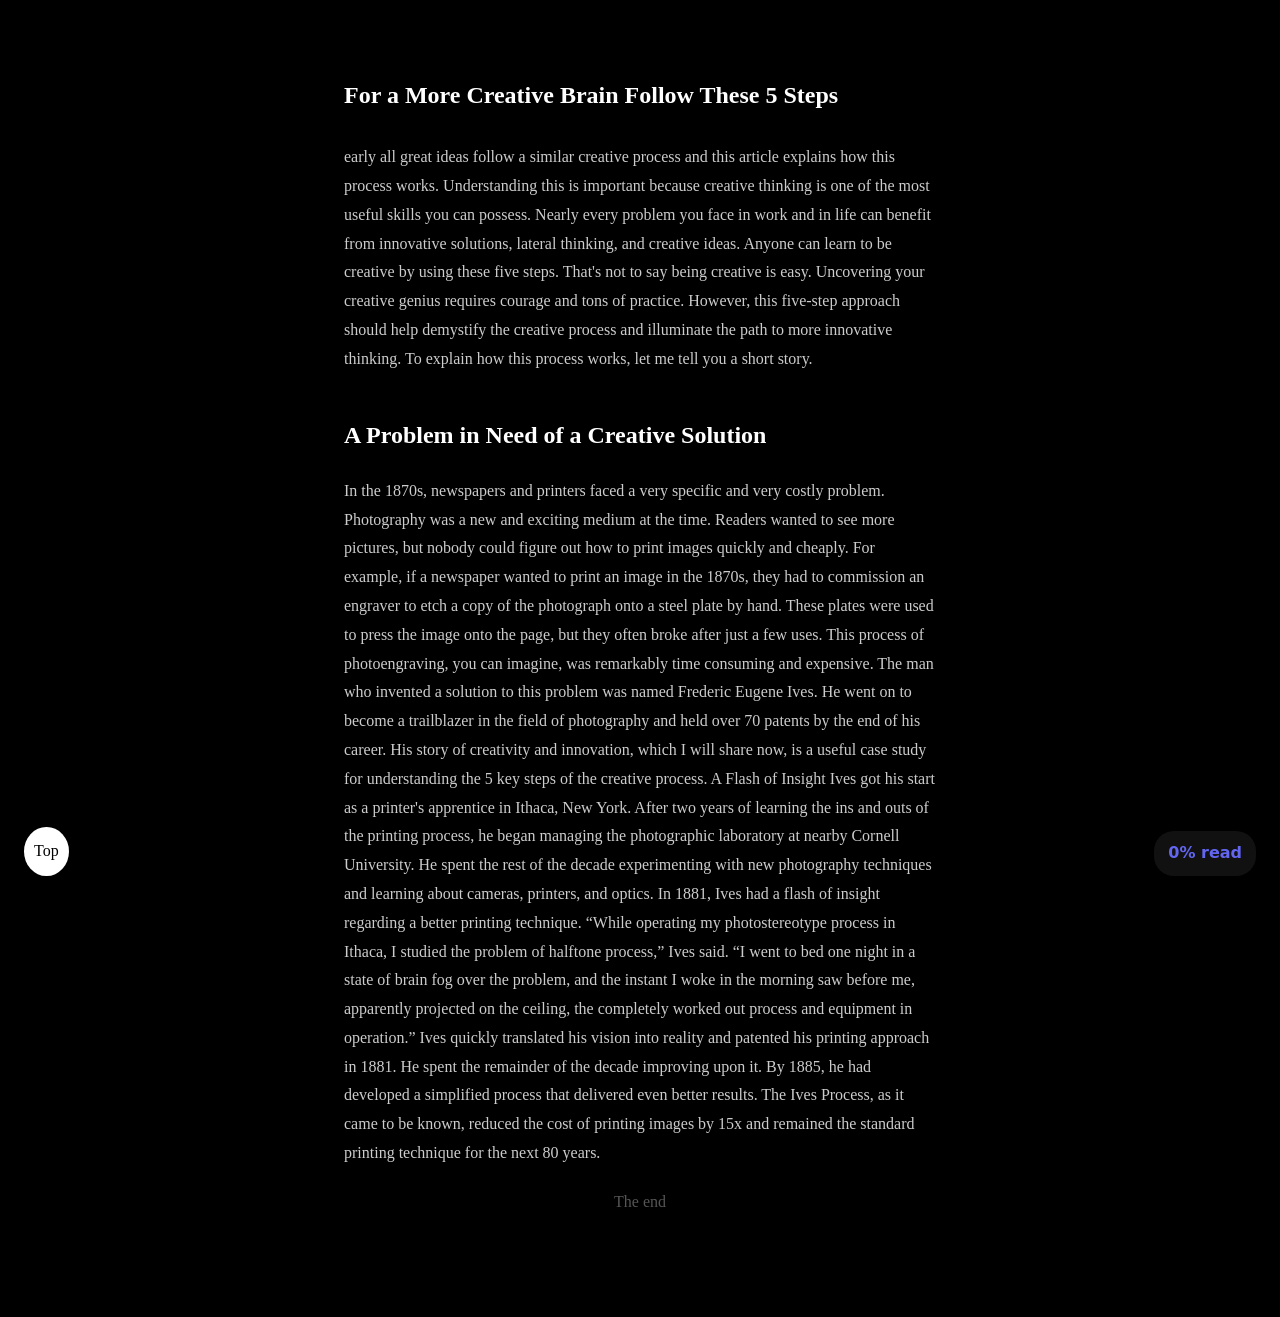
==== index.html @ 90725bc6 "Main" ====
<!DOCTYPE html>
<html lang="en">
<head>
    <meta charset="UTF-8">
    <meta name="viewport" content="width=device-width, initial-scale=1.0">
    <title>Scroll Indicator</title>
    <link rel="stylesheet" href="style.css">
    <script src="script.js" defer></script>

</head>
<body>
    <div class="progress-bar" id="progressBar"></div>
    <div id="h1"></div>
    <div class="badge" id="badge">0%
    </div>
    <div class="top" id="top" href = "#h1"><a href="#h1">Top</a></div>
    <article class="content">
        <h1 >For a More Creative Brain Follow These 5 Steps</h1>
        <p>early all great ideas follow a similar creative process and this article explains how this process works. Understanding this is important because creative thinking is one of the most useful skills you can possess. Nearly every problem you face in work and in life can benefit from innovative solutions, lateral thinking, and creative ideas.

Anyone can learn to be creative by using these five steps. That's not to say being creative is easy. Uncovering your creative genius requires courage and tons of practice. However, this five-step approach should help demystify the creative process and illuminate the path to more innovative thinking.

To explain how this process works, let me tell you a short story.</p>

        
<h2>A Problem in Need of a Creative Solution</h2>
<p>In the 1870s, newspapers and printers faced a very specific and very costly problem. Photography was a new and exciting medium at the time. Readers wanted to see more pictures, but nobody could figure out how to print images quickly and cheaply.

For example, if a newspaper wanted to print an image in the 1870s, they had to commission an engraver to etch a copy of the photograph onto a steel plate by hand. These plates were used to press the image onto the page, but they often broke after just a few uses. This process of photoengraving, you can imagine, was remarkably time consuming and expensive.

The man who invented a solution to this problem was named Frederic Eugene Ives. He went on to become a trailblazer in the field of photography and held over 70 patents by the end of his career. His story of creativity and innovation, which I will share now, is a useful case study for understanding the 5 key steps of the creative process.

A Flash of Insight
Ives got his start as a printer's apprentice in Ithaca, New York. After two years of learning the ins and outs of the printing process, he began managing the photographic laboratory at nearby Cornell University. He spent the rest of the decade experimenting with new photography techniques and learning about cameras, printers, and optics.

In 1881, Ives had a flash of insight regarding a better printing technique.

“While operating my photostereotype process in Ithaca, I studied the problem of halftone process,” Ives said. “I went to bed one night in a state of brain fog over the problem, and the instant I woke in the morning saw before me, apparently projected on the ceiling, the completely worked out process and equipment in operation.”

Ives quickly translated his vision into reality and patented his printing approach in 1881. He spent the remainder of the decade improving upon it. By 1885, he had developed a simplified process that delivered even better results. The Ives Process, as it came to be known, reduced the cost of printing images by 15x and remained the standard printing technique for the next 80 years.</p>


    <p class="end">The end</p>
    </article>

    
</body>
</html>
---- style.css ----
* {
    margin: 0;
    padding: 0;
    box-sizing: border-box;

}

body {
    font-family: Georgia, 'Times New Roman', Times, serif;
    background-color: black;
    color :#ccc;
    line-height: 1.8;;
}

.progress-bar {
    position: fixed;
    top: 0;
    left: 0;
    height: 3px;
    background: purple;
    z-index: 100;
    transition: width 0.1s;
}

.badge {
    position : fixed;
    bottom: 24px;
    right: 24px;
    background: #111;
    padding: 8px 14px;
    border-radius: 20px;
    font-family: system-ui, -apple-system, BlinkMacSystemFont, 'Segoe UI', Roboto, Oxygen, Ubuntu, Cantarell, 'Open Sans', 'Helvetica Neue', sans-serif;
    font-size: 0.85 rem;
    font-weight: 600;
    color: #6366f1;
    z-index: 100;
    transition: all 0.2s ease;
}

.content {
    max-width: 640px;
    margin: 0 auto;
    padding: 80px 24px;
}

h1{
    font-size: 2.2 rem;
    color : white;
    margin-bottom: 32px;
    line-height: 1.3;
}

h2 {
    font-size: 1.4 rem;
    color: white;
    margin: 40px 0 20px 0;
}

.end{
    text-align: center;
    color: #555;
    margin: 20px;
}

.top{
    position: fixed;
    bottom: 24px;
    left: 24px;
    background: white;
    padding: 10px;
    color: black;
    border-radius: 50%;
    font-family: Georgia, 'Times New Roman', Times, serif;
    

}

a {
    list-style: none;
    text-decoration: none;
    color: black;
}
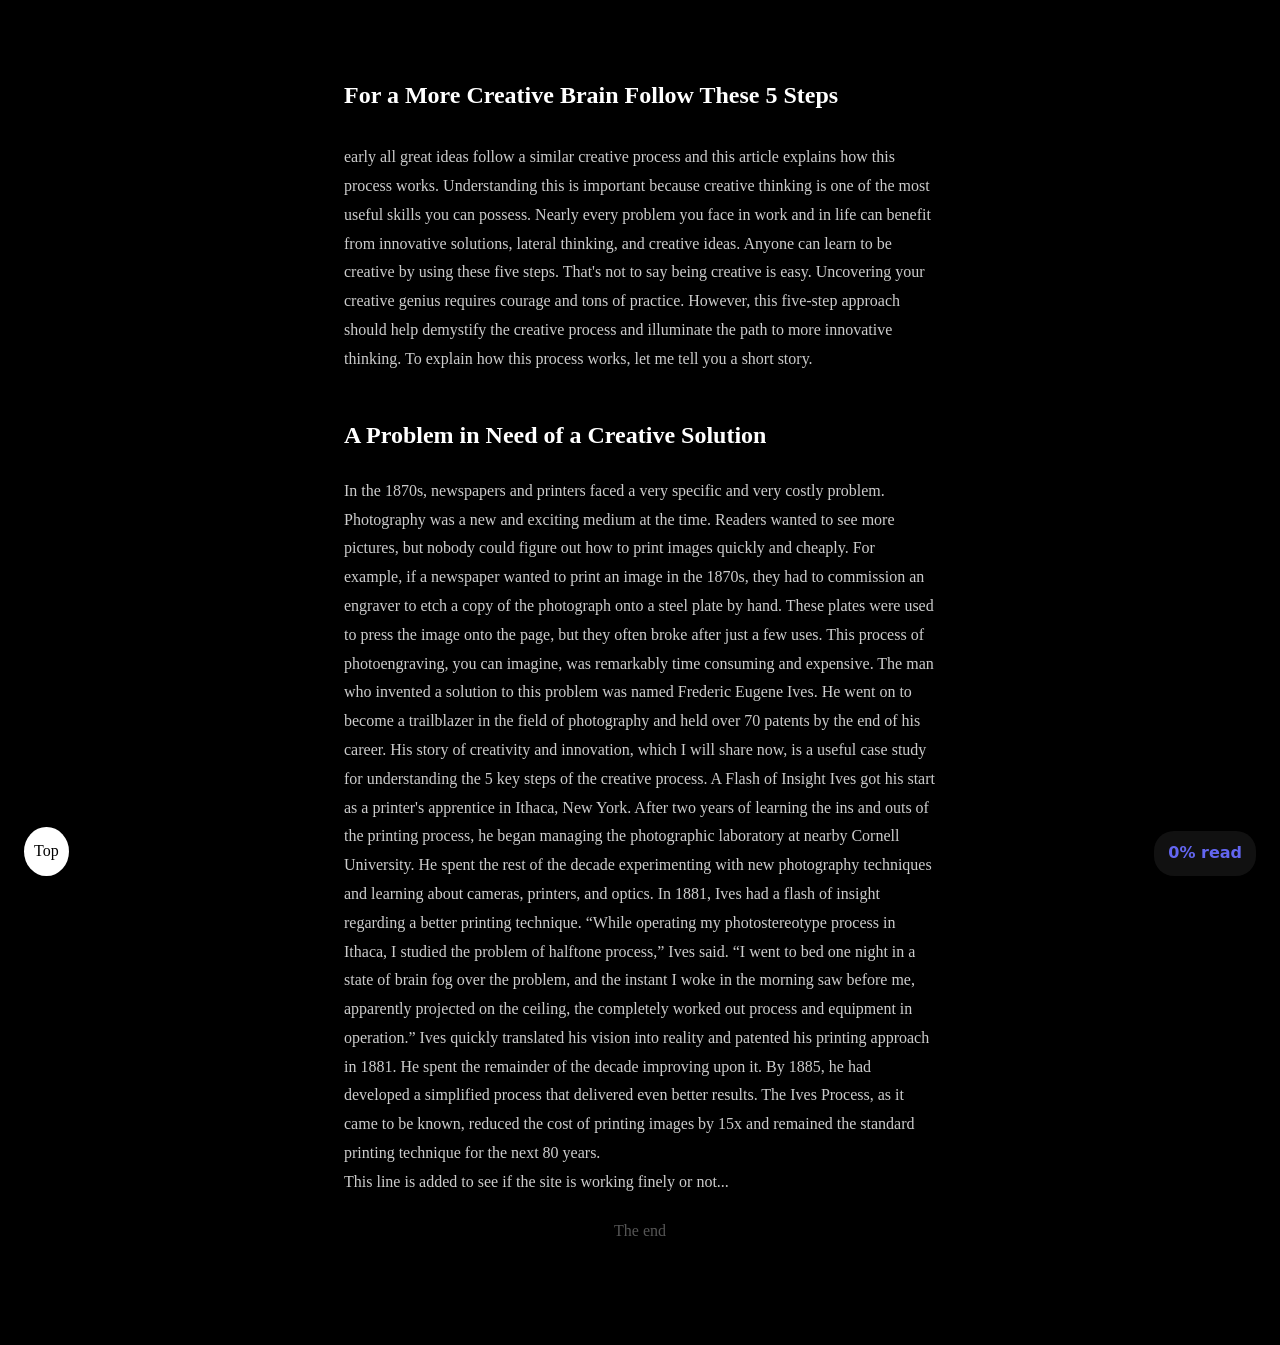
==== commit ed71bd6d: "Update check" ====
--- a/index.html
+++ b/index.html
@@ -39,6 +39,8 @@
 
 Ives quickly translated his vision into reality and patented his printing approach in 1881. He spent the remainder of the decade improving upon it. By 1885, he had developed a simplified process that delivered even better results. The Ives Process, as it came to be known, reduced the cost of printing images by 15x and remained the standard printing technique for the next 80 years.</p>
 
+<p>This line is added to see if the site is working finely or not...</p>
+
 
     <p class="end">The end</p>
     </article>
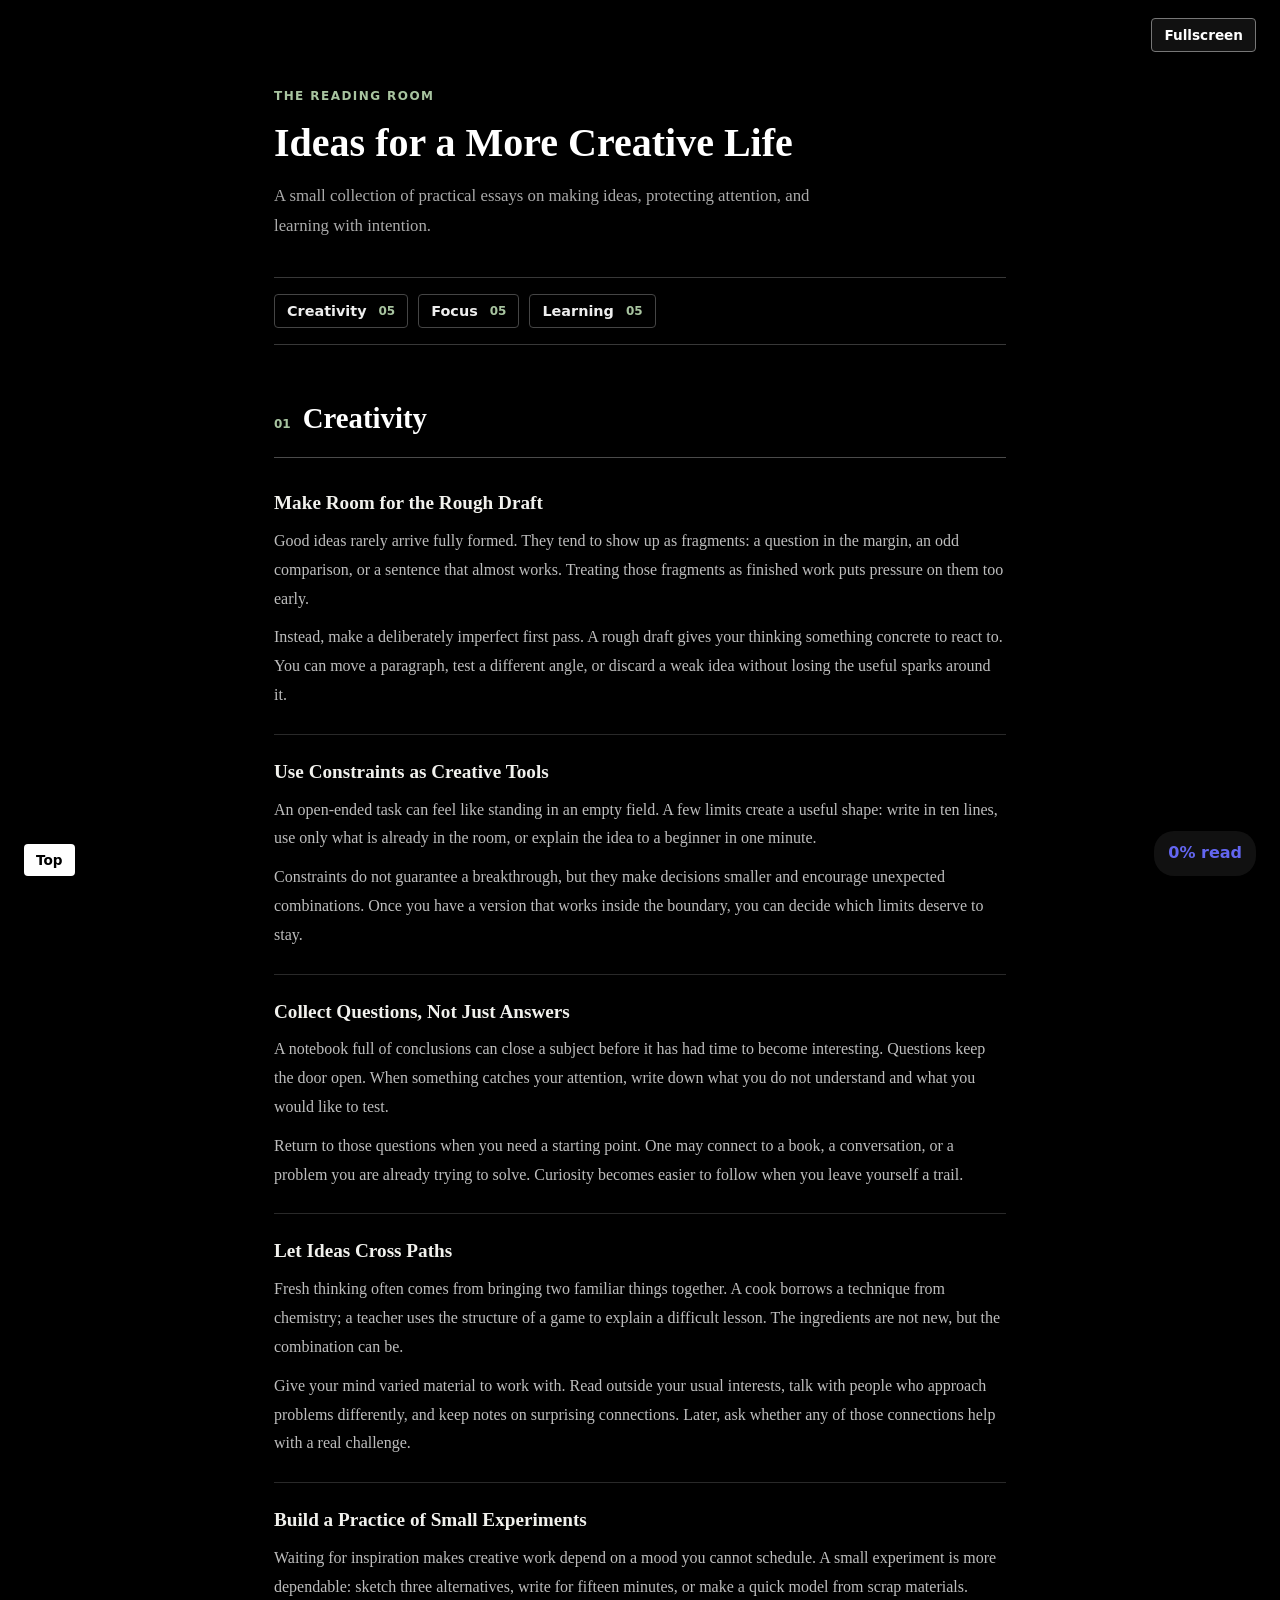
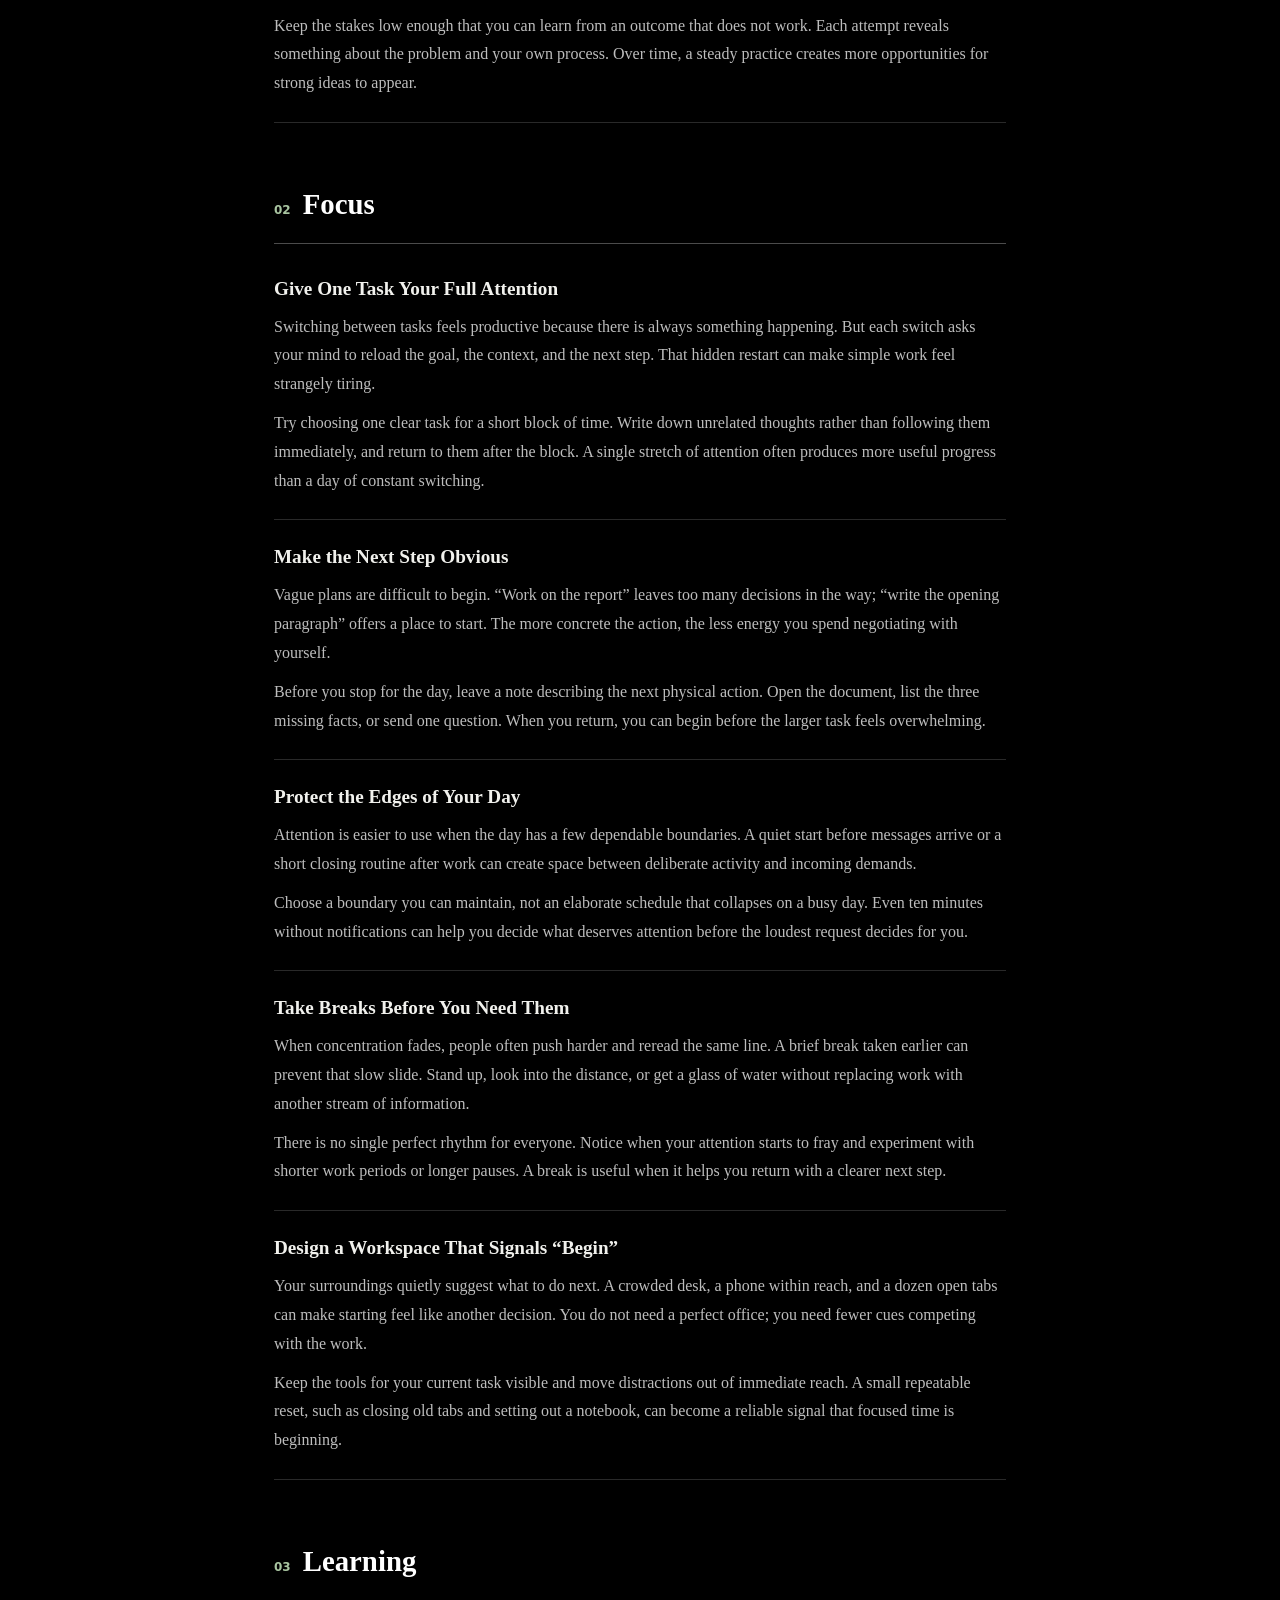
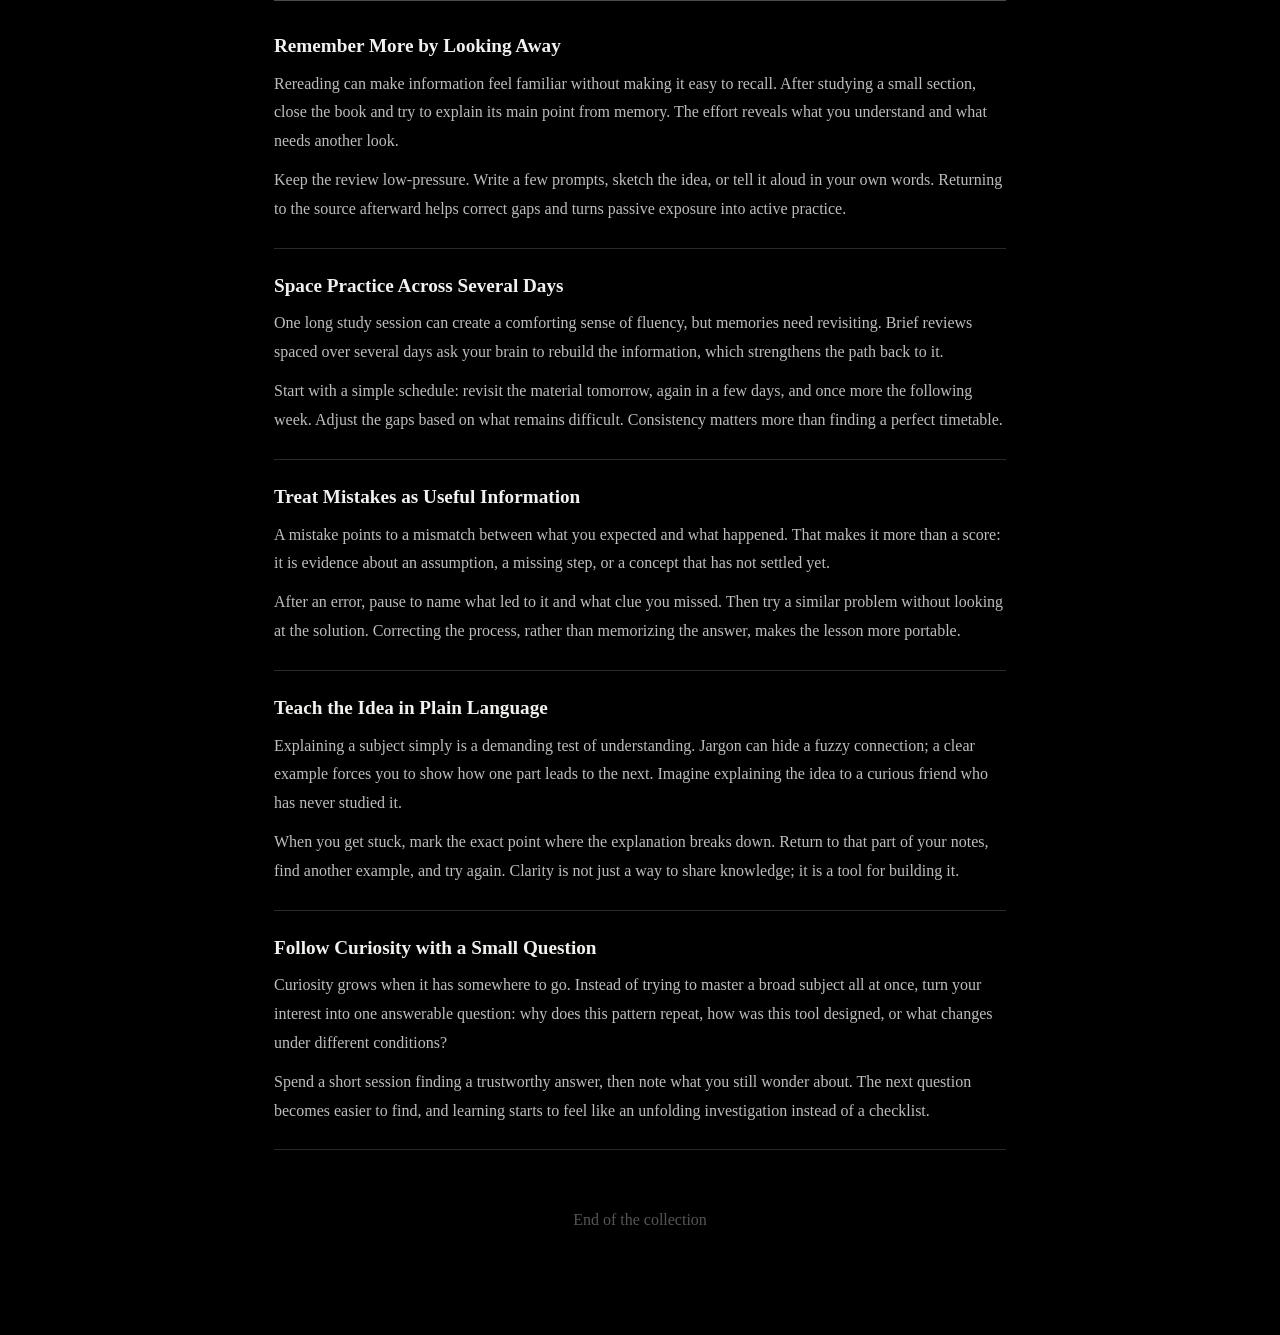
==== commit 637cfc52: "Upḍāṭ" ====
--- a/index.html
+++ b/index.html
@@ -10,40 +10,52 @@
 </head>
 <body>
     <div class="progress-bar" id="progressBar"></div>
-    <div id="h1"></div>
+    <button class="fullscreen-button" id="fullscreenButton" type="button" aria-label="Enter fullscreen">Fullscreen</button>
     <div class="badge" id="badge">0%
     </div>
-    <div class="top" id="top" href = "#h1"><a href="#h1">Top</a></div>
-    <article class="content">
-        <h1 >For a More Creative Brain Follow These 5 Steps</h1>
-        <p>early all great ideas follow a similar creative process and this article explains how this process works. Understanding this is important because creative thinking is one of the most useful skills you can possess. Nearly every problem you face in work and in life can benefit from innovative solutions, lateral thinking, and creative ideas.
+    <a class="top" href="#pageTop" aria-label="Back to top">Top</a>
+    <main class="content" id="pageTop">
+        <header class="page-header">
+            <p class="eyebrow">THE READING ROOM</p>
+            <h1>Ideas for a More Creative Life</h1>
+            <p class="intro">A small collection of practical essays on making ideas, protecting attention, and learning with intention.</p>
+        </header>
 
-Anyone can learn to be creative by using these five steps. That's not to say being creative is easy. Uncovering your creative genius requires courage and tons of practice. However, this five-step approach should help demystify the creative process and illuminate the path to more innovative thinking.
+        <nav class="category-menu" aria-label="Article categories">
+            <a href="#creativity">Creativity <span>05</span></a>
+            <a href="#focus">Focus <span>05</span></a>
+            <a href="#learning">Learning <span>05</span></a>
+        </nav>
 
-To explain how this process works, let me tell you a short story.</p>
+        <section class="category" id="creativity" aria-labelledby="creativity-title">
+            <div class="category-heading"><span>01</span><h2 id="creativity-title">Creativity</h2></div>
+            <article class="story"><h3>Make Room for the Rough Draft</h3><p>Good ideas rarely arrive fully formed. They tend to show up as fragments: a question in the margin, an odd comparison, or a sentence that almost works. Treating those fragments as finished work puts pressure on them too early.</p><p>Instead, make a deliberately imperfect first pass. A rough draft gives your thinking something concrete to react to. You can move a paragraph, test a different angle, or discard a weak idea without losing the useful sparks around it.</p></article>
+            <article class="story"><h3>Use Constraints as Creative Tools</h3><p>An open-ended task can feel like standing in an empty field. A few limits create a useful shape: write in ten lines, use only what is already in the room, or explain the idea to a beginner in one minute.</p><p>Constraints do not guarantee a breakthrough, but they make decisions smaller and encourage unexpected combinations. Once you have a version that works inside the boundary, you can decide which limits deserve to stay.</p></article>
+            <article class="story"><h3>Collect Questions, Not Just Answers</h3><p>A notebook full of conclusions can close a subject before it has had time to become interesting. Questions keep the door open. When something catches your attention, write down what you do not understand and what you would like to test.</p><p>Return to those questions when you need a starting point. One may connect to a book, a conversation, or a problem you are already trying to solve. Curiosity becomes easier to follow when you leave yourself a trail.</p></article>
+            <article class="story"><h3>Let Ideas Cross Paths</h3><p>Fresh thinking often comes from bringing two familiar things together. A cook borrows a technique from chemistry; a teacher uses the structure of a game to explain a difficult lesson. The ingredients are not new, but the combination can be.</p><p>Give your mind varied material to work with. Read outside your usual interests, talk with people who approach problems differently, and keep notes on surprising connections. Later, ask whether any of those connections help with a real challenge.</p></article>
+            <article class="story"><h3>Build a Practice of Small Experiments</h3><p>Waiting for inspiration makes creative work depend on a mood you cannot schedule. A small experiment is more dependable: sketch three alternatives, write for fifteen minutes, or make a quick model from scrap materials.</p><p>Keep the stakes low enough that you can learn from an outcome that does not work. Each attempt reveals something about the problem and your own process. Over time, a steady practice creates more opportunities for strong ideas to appear.</p></article>
+        </section>
 
-        
-<h2>A Problem in Need of a Creative Solution</h2>
-<p>In the 1870s, newspapers and printers faced a very specific and very costly problem. Photography was a new and exciting medium at the time. Readers wanted to see more pictures, but nobody could figure out how to print images quickly and cheaply.
+        <section class="category" id="focus" aria-labelledby="focus-title">
+            <div class="category-heading"><span>02</span><h2 id="focus-title">Focus</h2></div>
+            <article class="story"><h3>Give One Task Your Full Attention</h3><p>Switching between tasks feels productive because there is always something happening. But each switch asks your mind to reload the goal, the context, and the next step. That hidden restart can make simple work feel strangely tiring.</p><p>Try choosing one clear task for a short block of time. Write down unrelated thoughts rather than following them immediately, and return to them after the block. A single stretch of attention often produces more useful progress than a day of constant switching.</p></article>
+            <article class="story"><h3>Make the Next Step Obvious</h3><p>Vague plans are difficult to begin. “Work on the report” leaves too many decisions in the way; “write the opening paragraph” offers a place to start. The more concrete the action, the less energy you spend negotiating with yourself.</p><p>Before you stop for the day, leave a note describing the next physical action. Open the document, list the three missing facts, or send one question. When you return, you can begin before the larger task feels overwhelming.</p></article>
+            <article class="story"><h3>Protect the Edges of Your Day</h3><p>Attention is easier to use when the day has a few dependable boundaries. A quiet start before messages arrive or a short closing routine after work can create space between deliberate activity and incoming demands.</p><p>Choose a boundary you can maintain, not an elaborate schedule that collapses on a busy day. Even ten minutes without notifications can help you decide what deserves attention before the loudest request decides for you.</p></article>
+            <article class="story"><h3>Take Breaks Before You Need Them</h3><p>When concentration fades, people often push harder and reread the same line. A brief break taken earlier can prevent that slow slide. Stand up, look into the distance, or get a glass of water without replacing work with another stream of information.</p><p>There is no single perfect rhythm for everyone. Notice when your attention starts to fray and experiment with shorter work periods or longer pauses. A break is useful when it helps you return with a clearer next step.</p></article>
+            <article class="story"><h3>Design a Workspace That Signals “Begin”</h3><p>Your surroundings quietly suggest what to do next. A crowded desk, a phone within reach, and a dozen open tabs can make starting feel like another decision. You do not need a perfect office; you need fewer cues competing with the work.</p><p>Keep the tools for your current task visible and move distractions out of immediate reach. A small repeatable reset, such as closing old tabs and setting out a notebook, can become a reliable signal that focused time is beginning.</p></article>
+        </section>
 
-For example, if a newspaper wanted to print an image in the 1870s, they had to commission an engraver to etch a copy of the photograph onto a steel plate by hand. These plates were used to press the image onto the page, but they often broke after just a few uses. This process of photoengraving, you can imagine, was remarkably time consuming and expensive.
+        <section class="category" id="learning" aria-labelledby="learning-title">
+            <div class="category-heading"><span>03</span><h2 id="learning-title">Learning</h2></div>
+            <article class="story"><h3>Remember More by Looking Away</h3><p>Rereading can make information feel familiar without making it easy to recall. After studying a small section, close the book and try to explain its main point from memory. The effort reveals what you understand and what needs another look.</p><p>Keep the review low-pressure. Write a few prompts, sketch the idea, or tell it aloud in your own words. Returning to the source afterward helps correct gaps and turns passive exposure into active practice.</p></article>
+            <article class="story"><h3>Space Practice Across Several Days</h3><p>One long study session can create a comforting sense of fluency, but memories need revisiting. Brief reviews spaced over several days ask your brain to rebuild the information, which strengthens the path back to it.</p><p>Start with a simple schedule: revisit the material tomorrow, again in a few days, and once more the following week. Adjust the gaps based on what remains difficult. Consistency matters more than finding a perfect timetable.</p></article>
+            <article class="story"><h3>Treat Mistakes as Useful Information</h3><p>A mistake points to a mismatch between what you expected and what happened. That makes it more than a score: it is evidence about an assumption, a missing step, or a concept that has not settled yet.</p><p>After an error, pause to name what led to it and what clue you missed. Then try a similar problem without looking at the solution. Correcting the process, rather than memorizing the answer, makes the lesson more portable.</p></article>
+            <article class="story"><h3>Teach the Idea in Plain Language</h3><p>Explaining a subject simply is a demanding test of understanding. Jargon can hide a fuzzy connection; a clear example forces you to show how one part leads to the next. Imagine explaining the idea to a curious friend who has never studied it.</p><p>When you get stuck, mark the exact point where the explanation breaks down. Return to that part of your notes, find another example, and try again. Clarity is not just a way to share knowledge; it is a tool for building it.</p></article>
+            <article class="story"><h3>Follow Curiosity with a Small Question</h3><p>Curiosity grows when it has somewhere to go. Instead of trying to master a broad subject all at once, turn your interest into one answerable question: why does this pattern repeat, how was this tool designed, or what changes under different conditions?</p><p>Spend a short session finding a trustworthy answer, then note what you still wonder about. The next question becomes easier to find, and learning starts to feel like an unfolding investigation instead of a checklist.</p></article>
+        </section>
 
-The man who invented a solution to this problem was named Frederic Eugene Ives. He went on to become a trailblazer in the field of photography and held over 70 patents by the end of his career. His story of creativity and innovation, which I will share now, is a useful case study for understanding the 5 key steps of the creative process.
-
-A Flash of Insight
-Ives got his start as a printer's apprentice in Ithaca, New York. After two years of learning the ins and outs of the printing process, he began managing the photographic laboratory at nearby Cornell University. He spent the rest of the decade experimenting with new photography techniques and learning about cameras, printers, and optics.
-
-In 1881, Ives had a flash of insight regarding a better printing technique.
-
-“While operating my photostereotype process in Ithaca, I studied the problem of halftone process,” Ives said. “I went to bed one night in a state of brain fog over the problem, and the instant I woke in the morning saw before me, apparently projected on the ceiling, the completely worked out process and equipment in operation.”
-
-Ives quickly translated his vision into reality and patented his printing approach in 1881. He spent the remainder of the decade improving upon it. By 1885, he had developed a simplified process that delivered even better results. The Ives Process, as it came to be known, reduced the cost of printing images by 15x and remained the standard printing technique for the next 80 years.</p>
-
-<p>This line is added to see if the site is working finely or not...</p>
-
-
-    <p class="end">The end</p>
-    </article>
+        <p class="end">End of the collection</p>
+    </main>
 
     
 </body>
--- a/style.css
+++ b/style.css
@@ -8,8 +8,9 @@
 body {
     font-family: Georgia, 'Times New Roman', Times, serif;
     background-color: black;
-    color :#ccc;
-    line-height: 1.8;;
+    color: #ccc;
+    line-height: 1.8;
+    scroll-behavior: smooth;
 }
 
 .progress-bar {
@@ -20,6 +21,29 @@
     background: purple;
     z-index: 100;
     transition: width 0.1s;
+}
+
+.fullscreen-button {
+    position: fixed;
+    top: 18px;
+    right: 24px;
+    z-index: 101;
+    border: 1px solid #777;
+    border-radius: 4px;
+    padding: 8px 12px;
+    background: #111;
+    color: #fff;
+    font: 600 0.85rem system-ui, sans-serif;
+    cursor: pointer;
+}
+
+.fullscreen-button:hover {
+    background: #292929;
+}
+
+.fullscreen-button:focus-visible {
+    outline: 2px solid #ccc;
+    outline-offset: 3px;
 }
 
 .badge {
@@ -38,22 +62,107 @@
 }
 
 .content {
-    max-width: 640px;
+    max-width: 780px;
     margin: 0 auto;
-    padding: 80px 24px;
-}
-
-h1{
-    font-size: 2.2 rem;
-    color : white;
-    margin-bottom: 32px;
+    padding: 88px 24px 80px;
+}
+
+.page-header {
+    max-width: 650px;
+    margin-bottom: 36px;
+}
+
+.eyebrow {
+    color: #a8c4a0;
+    font: 700 0.75rem/1.4 system-ui, sans-serif;
+    letter-spacing: 0.12em;
+    margin-bottom: 12px;
+}
+
+h1 {
+    font-size: 2.5rem;
+    color: #fff;
+    margin-bottom: 12px;
     line-height: 1.3;
 }
 
-h2 {
-    font-size: 1.4 rem;
-    color: white;
-    margin: 40px 0 20px 0;
+.intro {
+    max-width: 580px;
+    color: #aaa;
+    font-size: 1.05rem;
+}
+
+.category-menu {
+    display: flex;
+    flex-wrap: wrap;
+    gap: 10px;
+    padding: 16px 0;
+    border-top: 1px solid #383838;
+    border-bottom: 1px solid #383838;
+    margin-bottom: 48px;
+}
+
+.category-menu a {
+    display: inline-flex;
+    align-items: center;
+    gap: 12px;
+    padding: 8px 12px;
+    border: 1px solid #454545;
+    border-radius: 4px;
+    color: #eee;
+    font: 600 0.9rem system-ui, sans-serif;
+    text-decoration: none;
+}
+
+.category-menu a:hover,
+.category-menu a:focus-visible {
+    border-color: #a8c4a0;
+    color: #d4e7cf;
+}
+
+.category-menu span,
+.category-heading > span {
+    color: #a8c4a0;
+    font: 700 0.75rem system-ui, sans-serif;
+}
+
+.category {
+    scroll-margin-top: 24px;
+    margin-bottom: 56px;
+}
+
+.category-heading {
+    display: flex;
+    align-items: baseline;
+    gap: 12px;
+    padding-bottom: 12px;
+    border-bottom: 1px solid #4b4b4b;
+    margin-bottom: 8px;
+}
+
+.category-heading h2 {
+    color: #fff;
+    font-size: 1.8rem;
+}
+
+.story {
+    padding: 24px 0;
+    border-bottom: 1px solid #292929;
+}
+
+.story h3 {
+    color: #f1f1ed;
+    font-size: 1.2rem;
+    line-height: 1.4;
+    margin-bottom: 10px;
+}
+
+.story p + p {
+    margin-top: 10px;
+}
+
+.story p {
+    color: #bdbdbd;
 }
 
 .end{
@@ -62,21 +171,40 @@
     margin: 20px;
 }
 
-.top{
+.top {
     position: fixed;
     bottom: 24px;
     left: 24px;
     background: white;
-    padding: 10px;
+    padding: 8px 12px;
     color: black;
-    border-radius: 50%;
-    font-family: Georgia, 'Times New Roman', Times, serif;
-    
-
-}
-
-a {
-    list-style: none;
+    border-radius: 4px;
+    font: 600 0.85rem system-ui, sans-serif;
     text-decoration: none;
-    color: black;
+    z-index: 100;
+}
+
+@media (max-width: 520px) {
+    .content {
+        padding: 88px 18px 72px;
+    }
+
+    h1 {
+        font-size: 2rem;
+    }
+
+    .fullscreen-button {
+        top: 14px;
+        right: 14px;
+    }
+
+    .category-menu {
+        gap: 8px;
+    }
+
+    .category-menu a {
+        gap: 8px;
+        padding: 7px 9px;
+        font-size: 0.82rem;
+    }
 }
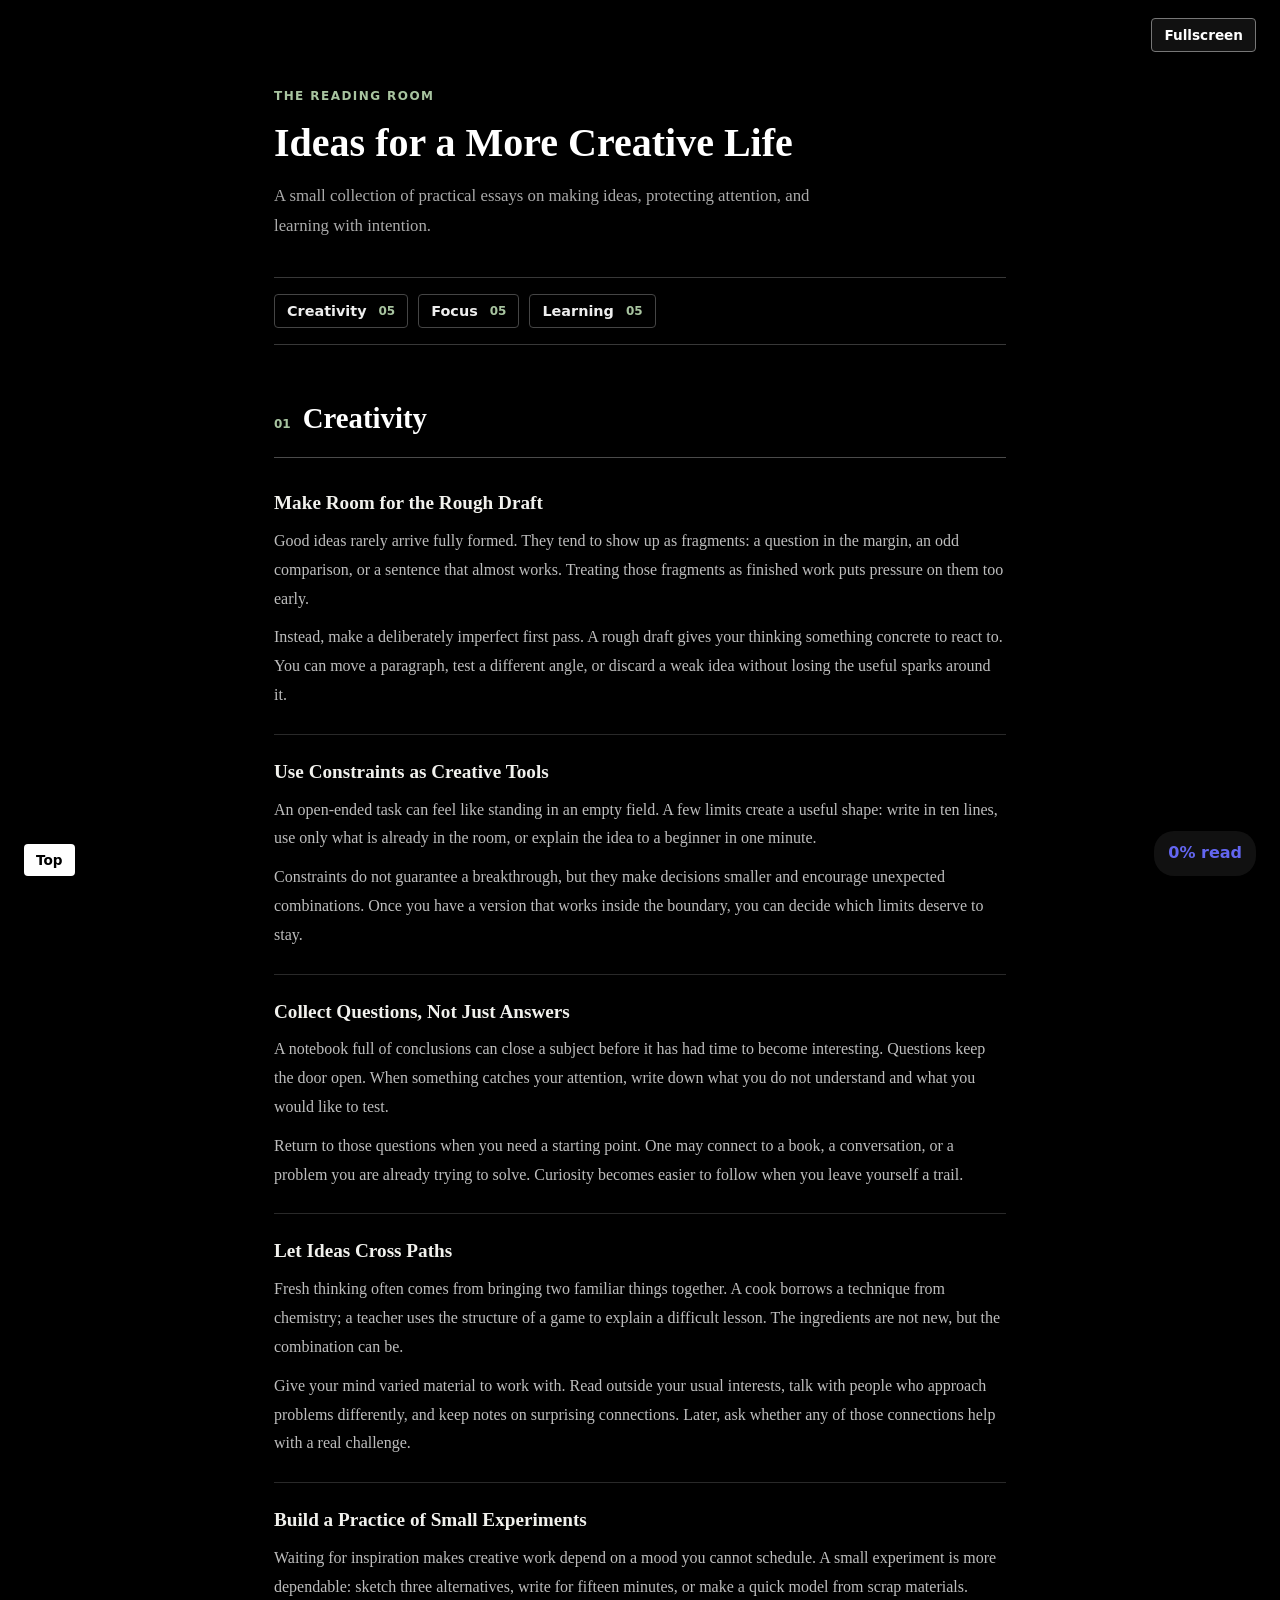
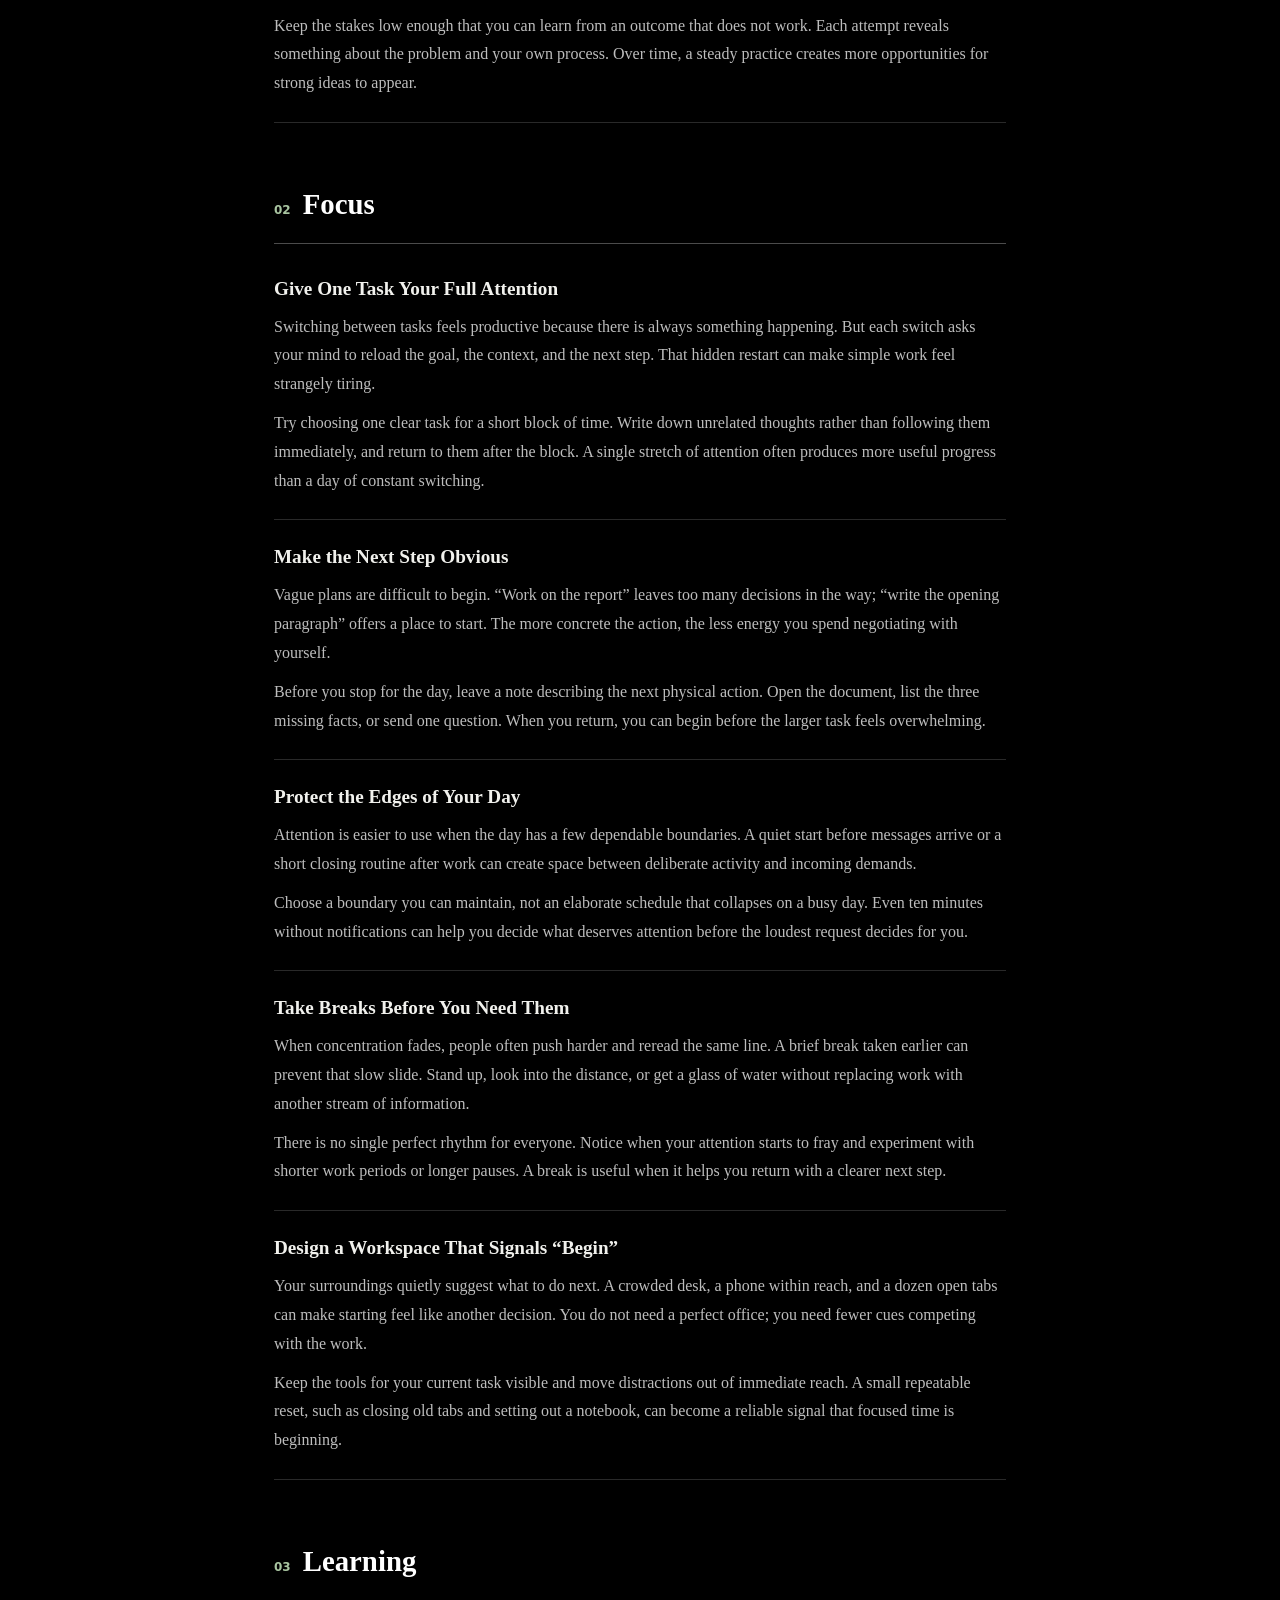
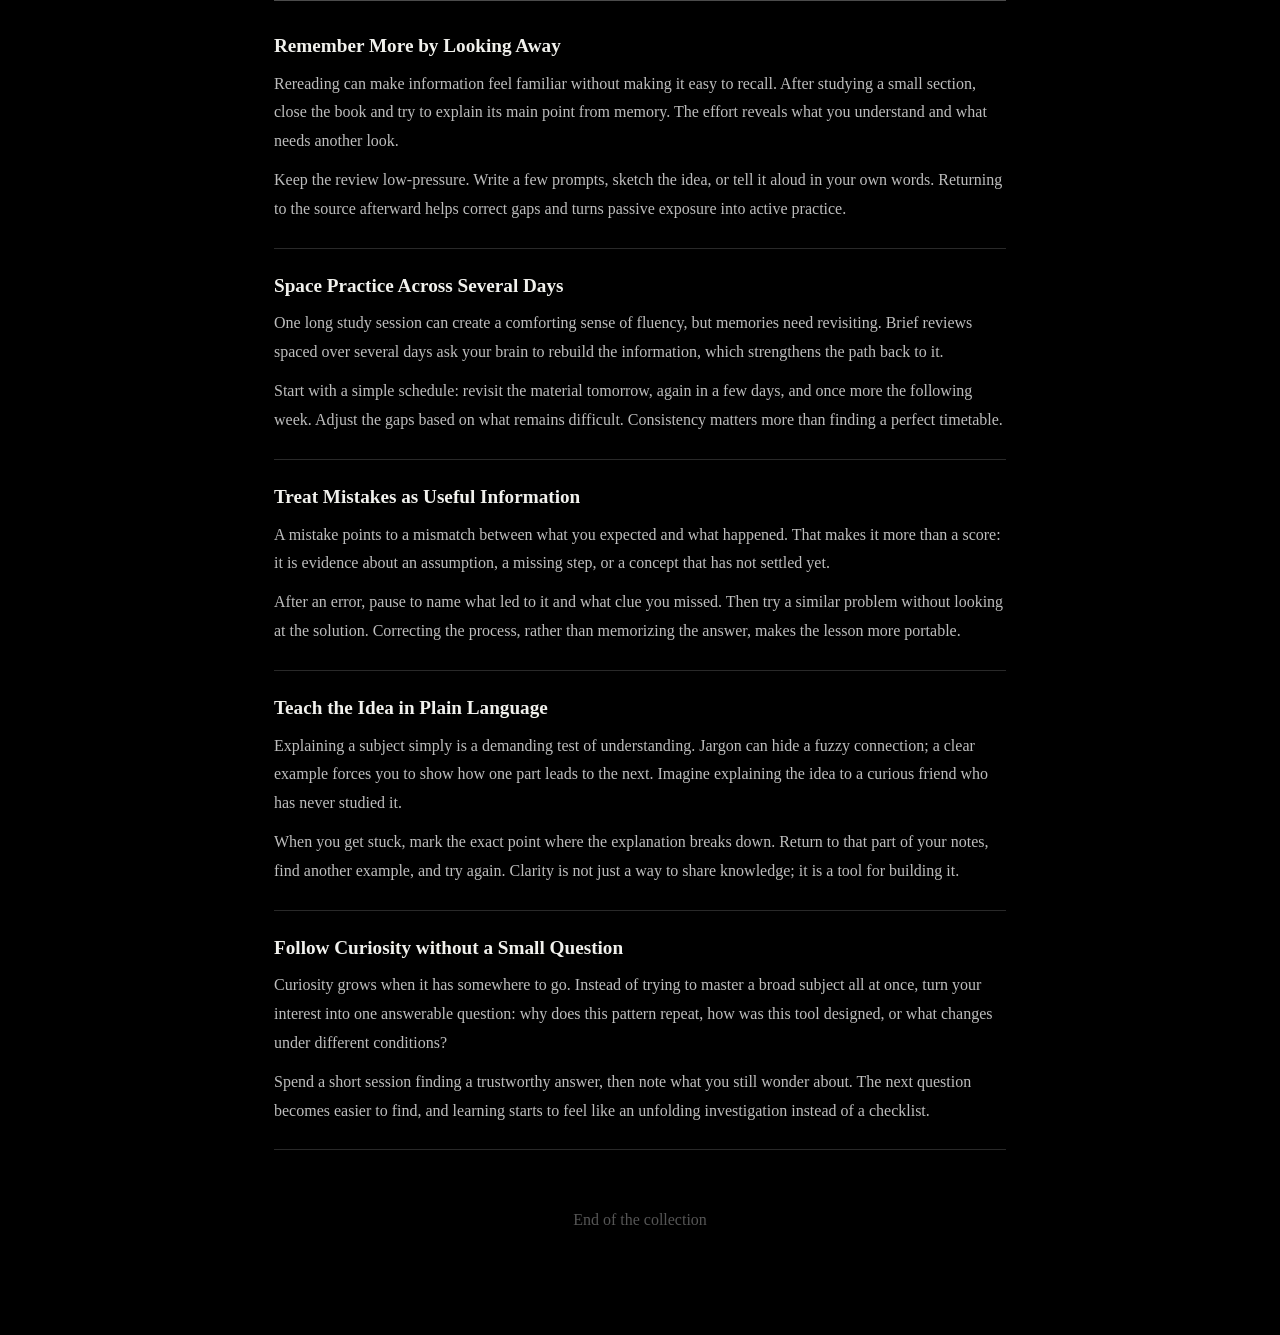
==== commit ed687b82: "updae1" ====
--- a/index.html
+++ b/index.html
@@ -51,7 +51,7 @@
             <article class="story"><h3>Space Practice Across Several Days</h3><p>One long study session can create a comforting sense of fluency, but memories need revisiting. Brief reviews spaced over several days ask your brain to rebuild the information, which strengthens the path back to it.</p><p>Start with a simple schedule: revisit the material tomorrow, again in a few days, and once more the following week. Adjust the gaps based on what remains difficult. Consistency matters more than finding a perfect timetable.</p></article>
             <article class="story"><h3>Treat Mistakes as Useful Information</h3><p>A mistake points to a mismatch between what you expected and what happened. That makes it more than a score: it is evidence about an assumption, a missing step, or a concept that has not settled yet.</p><p>After an error, pause to name what led to it and what clue you missed. Then try a similar problem without looking at the solution. Correcting the process, rather than memorizing the answer, makes the lesson more portable.</p></article>
             <article class="story"><h3>Teach the Idea in Plain Language</h3><p>Explaining a subject simply is a demanding test of understanding. Jargon can hide a fuzzy connection; a clear example forces you to show how one part leads to the next. Imagine explaining the idea to a curious friend who has never studied it.</p><p>When you get stuck, mark the exact point where the explanation breaks down. Return to that part of your notes, find another example, and try again. Clarity is not just a way to share knowledge; it is a tool for building it.</p></article>
-            <article class="story"><h3>Follow Curiosity with a Small Question</h3><p>Curiosity grows when it has somewhere to go. Instead of trying to master a broad subject all at once, turn your interest into one answerable question: why does this pattern repeat, how was this tool designed, or what changes under different conditions?</p><p>Spend a short session finding a trustworthy answer, then note what you still wonder about. The next question becomes easier to find, and learning starts to feel like an unfolding investigation instead of a checklist.</p></article>
+            <article class="story"><h3>Follow Curiosity without a Small Question</h3><p>Curiosity grows when it has somewhere to go. Instead of trying to master a broad subject all at once, turn your interest into one answerable question: why does this pattern repeat, how was this tool designed, or what changes under different conditions?</p><p>Spend a short session finding a trustworthy answer, then note what you still wonder about. The next question becomes easier to find, and learning starts to feel like an unfolding investigation instead of a checklist.</p></article>
         </section>
 
         <p class="end">End of the collection</p>
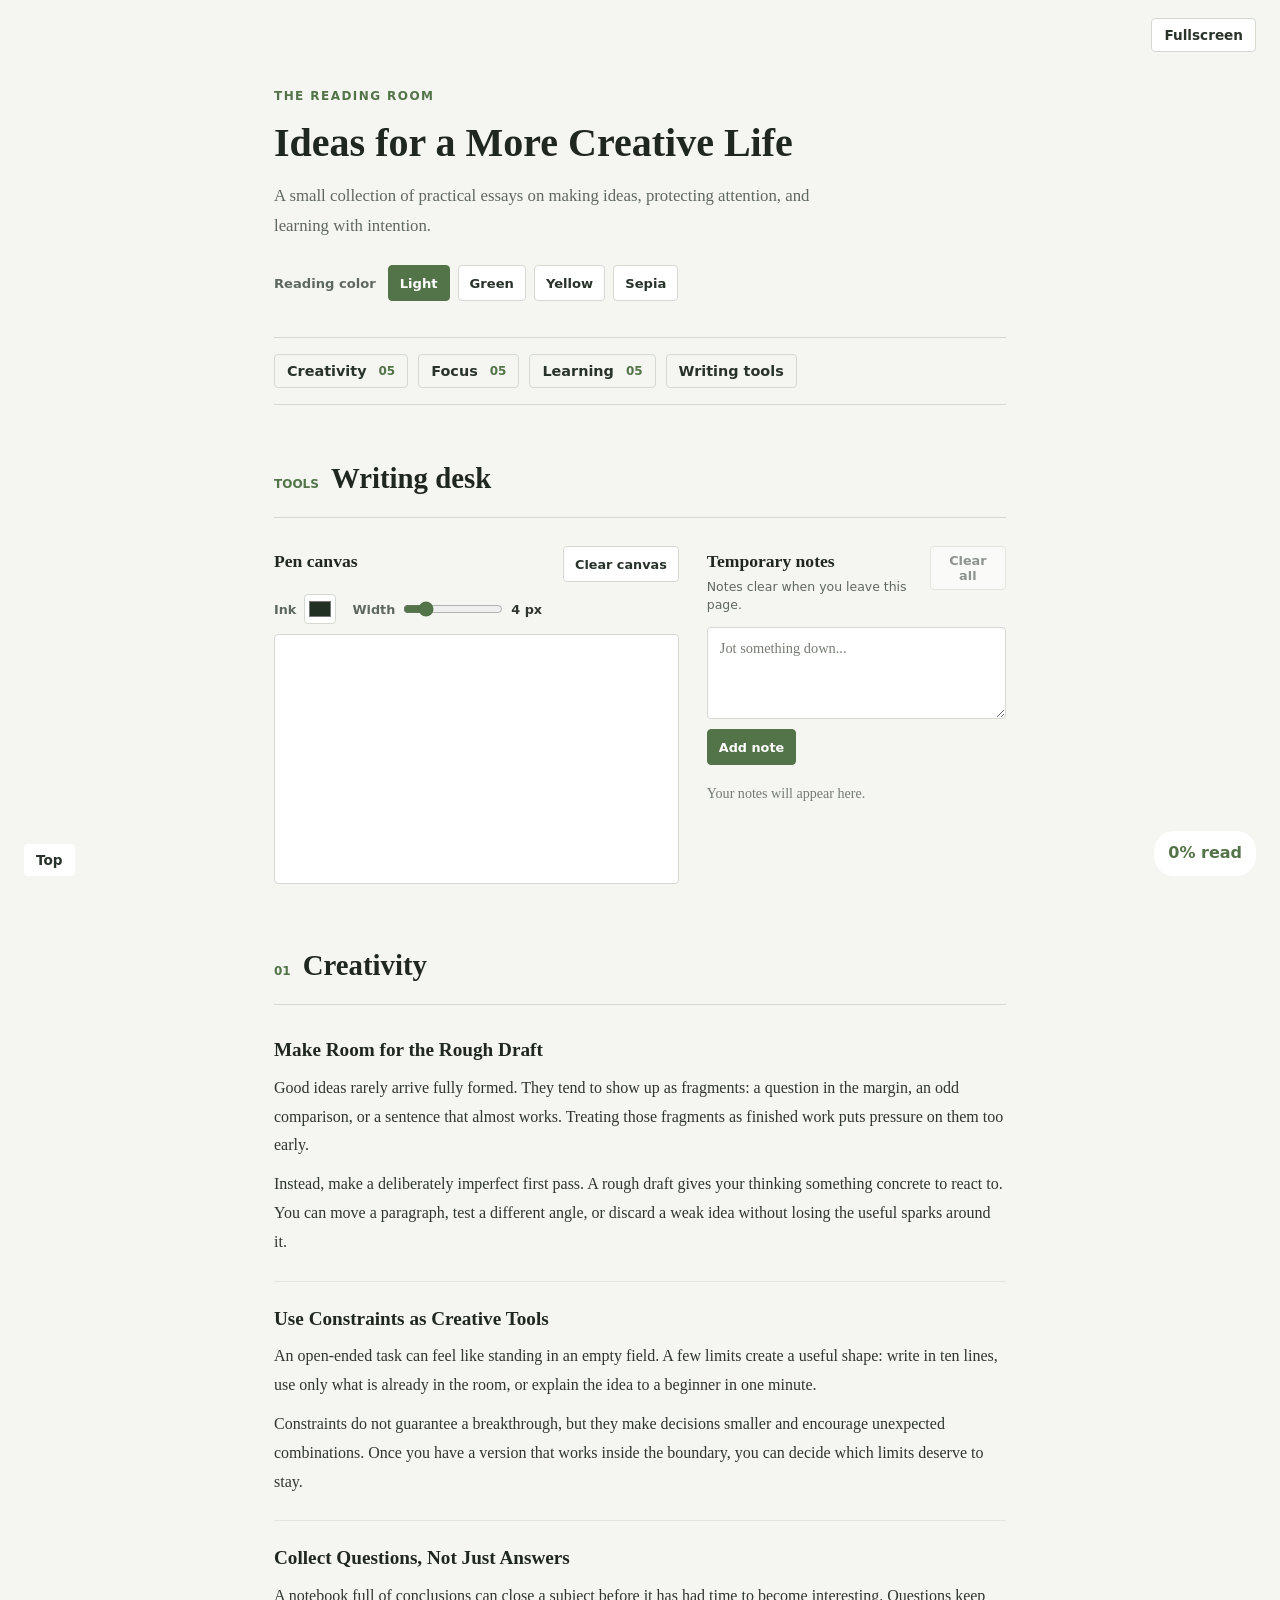
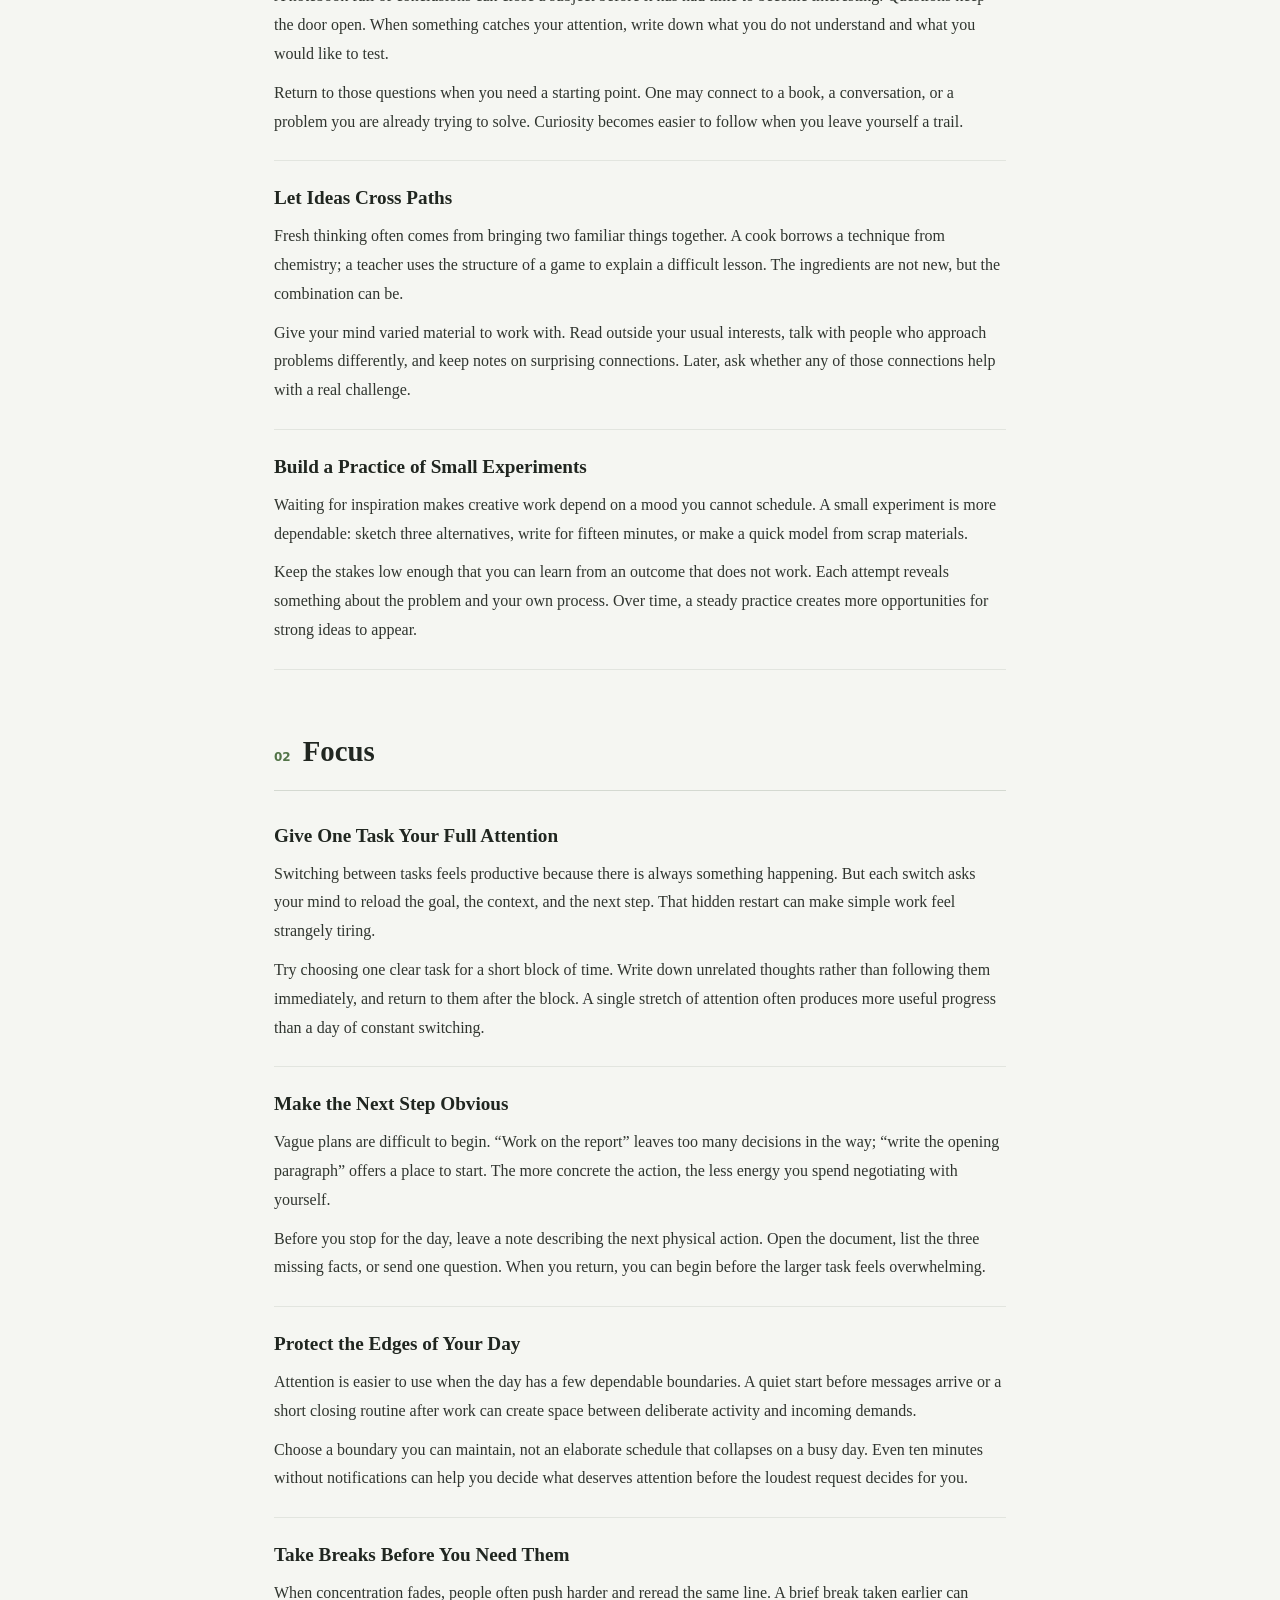
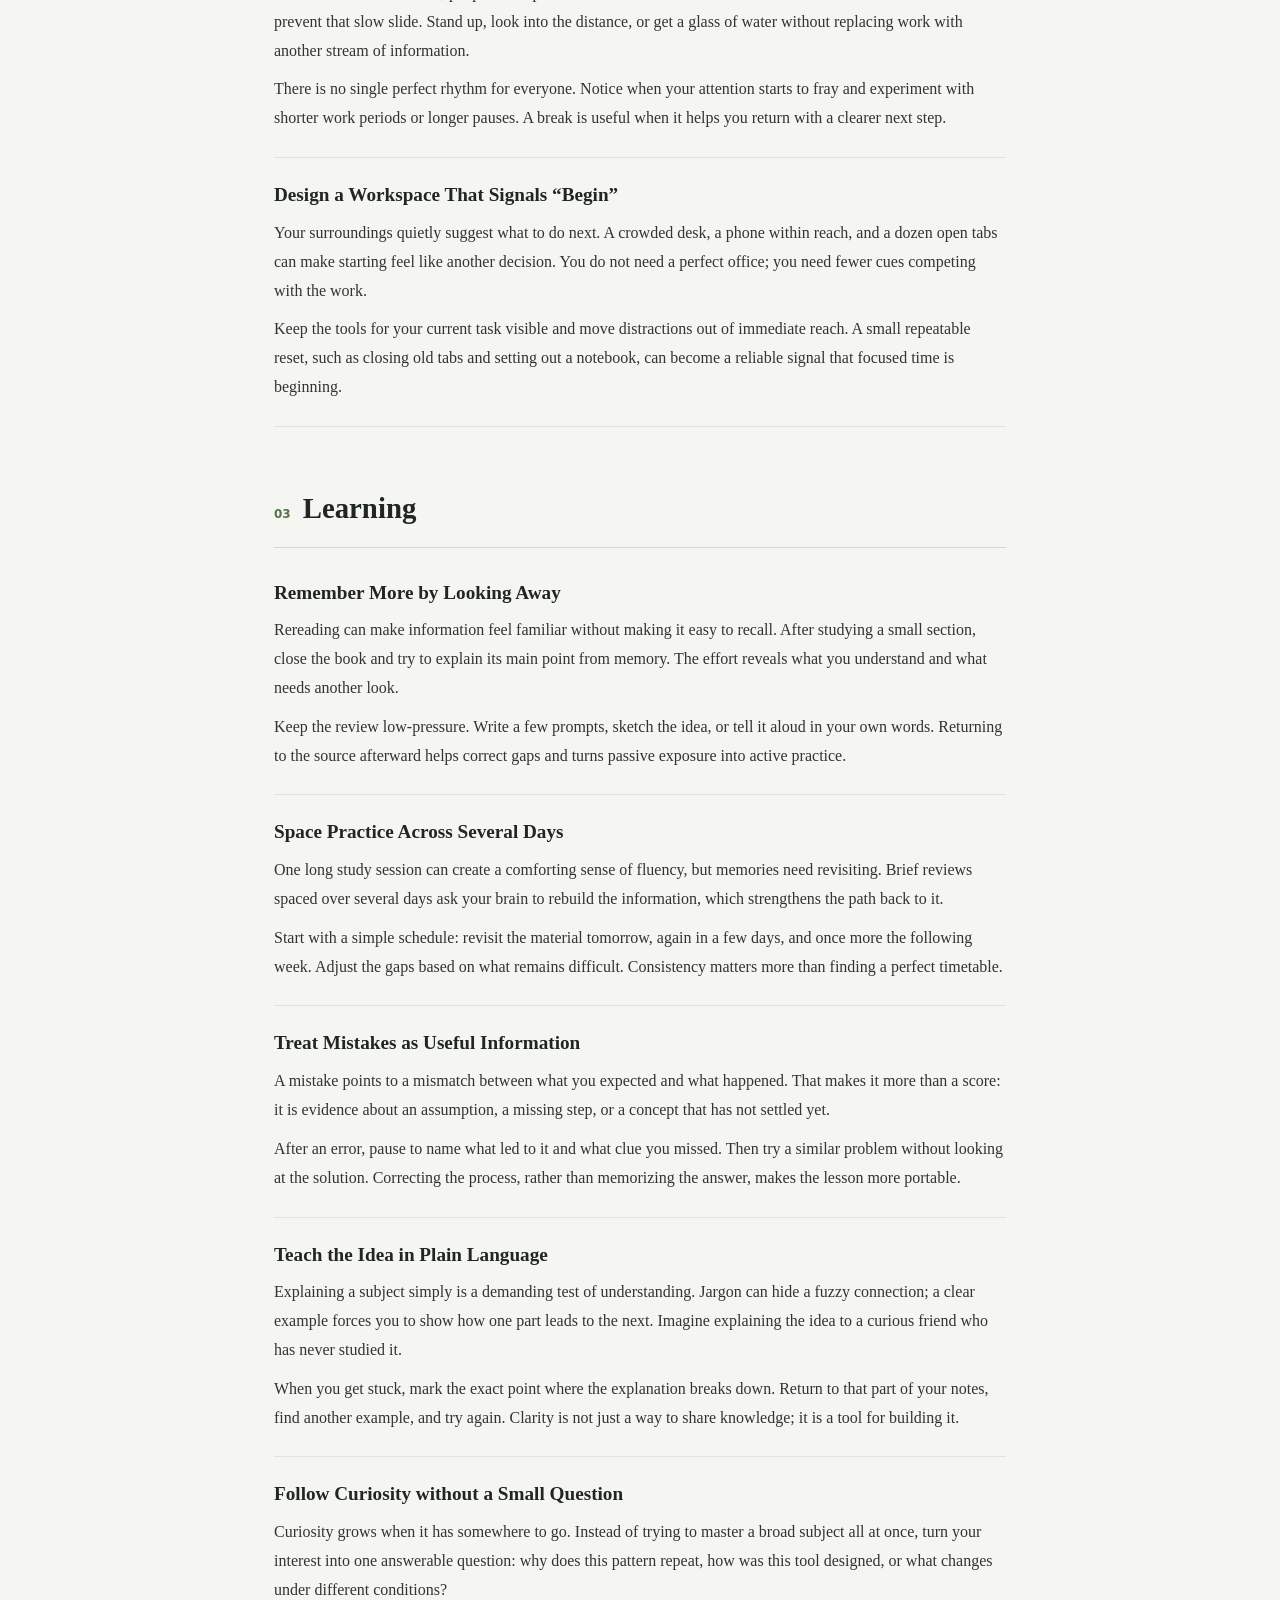
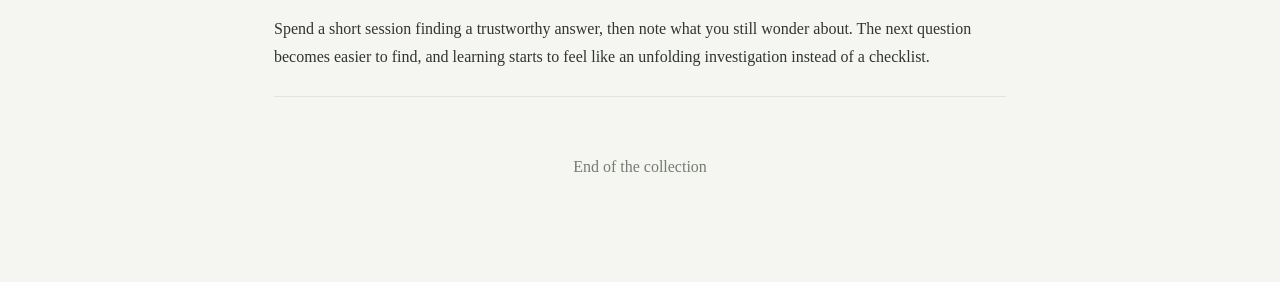
==== commit 44aa1aa1: "added ca vas and background change" ====
--- a/index.html
+++ b/index.html
@@ -19,13 +19,60 @@
             <p class="eyebrow">THE READING ROOM</p>
             <h1>Ideas for a More Creative Life</h1>
             <p class="intro">A small collection of practical essays on making ideas, protecting attention, and learning with intention.</p>
+            <div class="reading-themes" role="group" aria-label="Reading color">
+                <span class="theme-label">Reading color</span>
+                <button class="theme-button" type="button" data-theme-choice="light" aria-pressed="true">Light</button>
+                <button class="theme-button" type="button" data-theme-choice="green" aria-pressed="false">Green</button>
+                <button class="theme-button" type="button" data-theme-choice="yellow" aria-pressed="false">Yellow</button>
+                <button class="theme-button" type="button" data-theme-choice="sepia" aria-pressed="false">Sepia</button>
+            </div>
         </header>
 
         <nav class="category-menu" aria-label="Article categories">
             <a href="#creativity">Creativity <span>05</span></a>
             <a href="#focus">Focus <span>05</span></a>
             <a href="#learning">Learning <span>05</span></a>
+            <a href="#writing-tools">Writing tools</a>
         </nav>
+
+        <section class="writing-tools" id="writing-tools" aria-labelledby="writing-tools-title">
+            <div class="category-heading">
+                <span>TOOLS</span>
+                <h2 id="writing-tools-title">Writing desk</h2>
+            </div>
+            <div class="writing-grid">
+                <section class="writing-tool" aria-labelledby="pen-title">
+                    <div class="tool-heading">
+                        <h3 id="pen-title">Pen canvas</h3>
+                        <button class="tool-clear" id="clearCanvas" type="button">Clear canvas</button>
+                    </div>
+                    <div class="pen-controls">
+                        <label class="pen-option">Ink <input id="penColor" type="color" value="#203023" aria-label="Pen color"></label>
+                        <label class="pen-option" for="penSize">Width <input id="penSize" type="range" min="1" max="18" value="4"><output id="penSizeValue" for="penSize">4 px</output></label>
+                    </div>
+                    <canvas class="writing-canvas" id="writingCanvas" aria-label="Blank writing canvas. Draw with a mouse, pen, or touch. Your drawing is temporary.">
+                        Your browser does not support the writing canvas.
+                    </canvas>
+                </section>
+
+                <section class="writing-tool notes-tool" aria-labelledby="notes-title">
+                    <div class="tool-heading">
+                        <div>
+                            <h3 id="notes-title">Temporary notes</h3>
+                            <p class="tool-caption">Notes clear when you leave this page.</p>
+                        </div>
+                        <button class="tool-clear" id="clearNotes" type="button" disabled>Clear all</button>
+                    </div>
+                    <form class="note-form" id="noteForm">
+                        <label class="visually-hidden" for="noteInput">Write a note</label>
+                        <textarea id="noteInput" maxlength="1000" rows="3" placeholder="Jot something down..."></textarea>
+                        <button class="add-note" type="submit">Add note</button>
+                    </form>
+                    <p class="notes-empty" id="notesEmpty">Your notes will appear here.</p>
+                    <ul class="notes-list" id="notesList" aria-live="polite"></ul>
+                </section>
+            </div>
+        </section>
 
         <section class="category" id="creativity" aria-labelledby="creativity-title">
             <div class="category-heading"><span>01</span><h2 id="creativity-title">Creativity</h2></div>
--- a/style.css
+++ b/style.css
@@ -7,10 +7,64 @@
 
 body {
     font-family: Georgia, 'Times New Roman', Times, serif;
-    background-color: black;
-    color: #ccc;
+    --page-background: #f5f6f2;
+    --page-text: #30352f;
+    --heading-color: #202620;
+    --muted-text: #5f685f;
+    --soft-text: #757c74;
+    --line-color: #d4d9d1;
+    --story-line: #e2e5df;
+    --accent-color: #527448;
+    --accent-hover: #365438;
+    --control-background: #fff;
+    --control-text: #29332a;
+    background-color: var(--page-background);
+    color: var(--page-text);
     line-height: 1.8;
     scroll-behavior: smooth;
+    transition: background-color 500ms ease, color 500ms ease;
+}
+
+body[data-theme="green"] {
+    --page-background: #e7efe4;
+    --page-text: #2d392d;
+    --heading-color: #203024;
+    --muted-text: #506451;
+    --soft-text: #637461;
+    --line-color: #c1d0bd;
+    --story-line: #d1ddce;
+    --accent-color: #477046;
+    --accent-hover: #294f31;
+    --control-background: #f7fbf4;
+    --control-text: #293b2a;
+}
+
+body[data-theme="yellow"] {
+    --page-background: #fff8d9;
+    --page-text: #433d27;
+    --heading-color: #332c17;
+    --muted-text: #6a603c;
+    --soft-text: #7c714a;
+    --line-color: #e4d8a9;
+    --story-line: #eee4bc;
+    --accent-color: #8a6a16;
+    --accent-hover: #674c0b;
+    --control-background: #fffdf0;
+    --control-text: #463914;
+}
+
+body[data-theme="sepia"] {
+    --page-background: #f1e6d2;
+    --page-text: #43382b;
+    --heading-color: #30251a;
+    --muted-text: #655746;
+    --soft-text: #786953;
+    --line-color: #d8c8ad;
+    --story-line: #e4d5bd;
+    --accent-color: #805a30;
+    --accent-hover: #634322;
+    --control-background: #faf2e3;
+    --control-text: #493723;
 }
 
 .progress-bar {
@@ -18,7 +72,7 @@
     top: 0;
     left: 0;
     height: 3px;
-    background: purple;
+    background: var(--accent-color);
     z-index: 100;
     transition: width 0.1s;
 }
@@ -28,21 +82,21 @@
     top: 18px;
     right: 24px;
     z-index: 101;
-    border: 1px solid #777;
+    border: 1px solid var(--line-color);
     border-radius: 4px;
     padding: 8px 12px;
-    background: #111;
-    color: #fff;
+    background: var(--control-background);
+    color: var(--control-text);
     font: 600 0.85rem system-ui, sans-serif;
     cursor: pointer;
 }
 
 .fullscreen-button:hover {
-    background: #292929;
+    border-color: var(--accent-color);
 }
 
 .fullscreen-button:focus-visible {
-    outline: 2px solid #ccc;
+    outline: 2px solid var(--accent-color);
     outline-offset: 3px;
 }
 
@@ -50,13 +104,13 @@
     position : fixed;
     bottom: 24px;
     right: 24px;
-    background: #111;
+    background: var(--control-background);
     padding: 8px 14px;
     border-radius: 20px;
     font-family: system-ui, -apple-system, BlinkMacSystemFont, 'Segoe UI', Roboto, Oxygen, Ubuntu, Cantarell, 'Open Sans', 'Helvetica Neue', sans-serif;
     font-size: 0.85 rem;
     font-weight: 600;
-    color: #6366f1;
+    color: var(--accent-color);
     z-index: 100;
     transition: all 0.2s ease;
 }
@@ -73,7 +127,7 @@
 }
 
 .eyebrow {
-    color: #a8c4a0;
+    color: var(--accent-color);
     font: 700 0.75rem/1.4 system-ui, sans-serif;
     letter-spacing: 0.12em;
     margin-bottom: 12px;
@@ -81,15 +135,56 @@
 
 h1 {
     font-size: 2.5rem;
-    color: #fff;
+    color: var(--heading-color);
     margin-bottom: 12px;
     line-height: 1.3;
 }
 
 .intro {
     max-width: 580px;
-    color: #aaa;
+    color: var(--muted-text);
     font-size: 1.05rem;
+}
+
+.reading-themes {
+    display: flex;
+    align-items: center;
+    flex-wrap: wrap;
+    gap: 8px;
+    margin-top: 24px;
+}
+
+.theme-label {
+    margin-right: 4px;
+    color: var(--muted-text);
+    font: 600 0.82rem system-ui, sans-serif;
+}
+
+.theme-button {
+    min-height: 36px;
+    padding: 6px 11px;
+    border: 1px solid var(--line-color);
+    border-radius: 4px;
+    background: var(--control-background);
+    color: var(--control-text);
+    font: 600 0.82rem system-ui, sans-serif;
+    cursor: pointer;
+    transition: background-color 500ms ease, color 500ms ease, border-color 200ms ease;
+}
+
+.theme-button:hover {
+    border-color: var(--accent-color);
+}
+
+.theme-button[aria-pressed="true"] {
+    border-color: var(--accent-color);
+    background: var(--accent-color);
+    color: #fff;
+}
+
+.theme-button:focus-visible {
+    outline: 2px solid var(--accent-color);
+    outline-offset: 3px;
 }
 
 .category-menu {
@@ -97,8 +192,8 @@
     flex-wrap: wrap;
     gap: 10px;
     padding: 16px 0;
-    border-top: 1px solid #383838;
-    border-bottom: 1px solid #383838;
+    border-top: 1px solid var(--line-color);
+    border-bottom: 1px solid var(--line-color);
     margin-bottom: 48px;
 }
 
@@ -107,22 +202,217 @@
     align-items: center;
     gap: 12px;
     padding: 8px 12px;
-    border: 1px solid #454545;
-    border-radius: 4px;
-    color: #eee;
+    border: 1px solid var(--line-color);
+    border-radius: 4px;
+    color: var(--control-text);
     font: 600 0.9rem system-ui, sans-serif;
     text-decoration: none;
 }
 
 .category-menu a:hover,
 .category-menu a:focus-visible {
-    border-color: #a8c4a0;
-    color: #d4e7cf;
+    border-color: var(--accent-color);
+    color: var(--accent-hover);
+}
+
+.writing-tools {
+    margin-bottom: 56px;
+    scroll-margin-top: 24px;
+}
+
+.writing-grid {
+    display: grid;
+    grid-template-columns: minmax(0, 1.15fr) minmax(0, 0.85fr);
+    gap: 28px;
+    padding-top: 20px;
+}
+
+.writing-tool {
+    min-width: 0;
+}
+
+.tool-heading {
+    display: flex;
+    align-items: flex-start;
+    justify-content: space-between;
+    gap: 12px;
+    margin-bottom: 12px;
+}
+
+.tool-heading h3 {
+    color: var(--heading-color);
+    font-size: 1.1rem;
+}
+
+.tool-caption {
+    color: var(--muted-text);
+    font: 0.78rem/1.5 system-ui, sans-serif;
+}
+
+.pen-controls {
+    display: flex;
+    align-items: center;
+    flex-wrap: wrap;
+    gap: 16px;
+    margin-bottom: 10px;
+}
+
+.pen-option {
+    display: inline-flex;
+    align-items: center;
+    gap: 8px;
+    color: var(--muted-text);
+    font: 600 0.8rem system-ui, sans-serif;
+}
+
+.pen-option input[type="color"] {
+    width: 32px;
+    height: 30px;
+    padding: 2px;
+    border: 1px solid var(--line-color);
+    border-radius: 4px;
+    background: var(--control-background);
+    cursor: pointer;
+}
+
+.pen-option input[type="range"] {
+    width: 100px;
+    accent-color: var(--accent-color);
+}
+
+.pen-option output {
+    min-width: 34px;
+    color: var(--page-text);
+}
+
+.writing-canvas {
+    display: block;
+    width: 100%;
+    height: 250px;
+    border: 1px solid var(--line-color);
+    border-radius: 4px;
+    background: var(--control-background);
+    cursor: crosshair;
+    touch-action: none;
+}
+
+.writing-canvas:focus-visible,
+.note-form textarea:focus-visible {
+    outline: 2px solid var(--accent-color);
+    outline-offset: 2px;
+}
+
+.tool-clear,
+.add-note {
+    min-height: 36px;
+    padding: 6px 11px;
+    border: 1px solid var(--line-color);
+    border-radius: 4px;
+    background: var(--control-background);
+    color: var(--control-text);
+    font: 600 0.8rem system-ui, sans-serif;
+    cursor: pointer;
+}
+
+.tool-clear:hover:not(:disabled),
+.add-note:hover {
+    border-color: var(--accent-color);
+    color: var(--accent-hover);
+}
+
+.tool-clear:disabled {
+    opacity: 0.5;
+    cursor: default;
+}
+
+.note-form {
+    display: grid;
+    gap: 10px;
+}
+
+.note-form textarea {
+    width: 100%;
+    min-height: 92px;
+    resize: vertical;
+    padding: 10px 12px;
+    border: 1px solid var(--line-color);
+    border-radius: 4px;
+    background: var(--control-background);
+    color: var(--page-text);
+    font: 0.9rem/1.5 Georgia, 'Times New Roman', Times, serif;
+}
+
+.note-form textarea::placeholder {
+    color: var(--soft-text);
+}
+
+.add-note {
+    justify-self: start;
+    border-color: var(--accent-color);
+    background: var(--accent-color);
+    color: #fff;
+}
+
+.add-note:hover {
+    background: var(--accent-hover);
+    color: #fff;
+}
+
+.notes-empty {
+    padding: 16px 0;
+    color: var(--soft-text);
+    font-size: 0.88rem;
+}
+
+.notes-list {
+    display: grid;
+    gap: 8px;
+    padding: 0;
+    list-style: none;
+}
+
+.note-item {
+    display: flex;
+    align-items: flex-start;
+    justify-content: space-between;
+    gap: 12px;
+    padding: 10px 0;
+    border-top: 1px solid var(--story-line);
+}
+
+.note-text {
+    min-width: 0;
+    color: var(--page-text);
+    font-size: 0.9rem;
+    overflow-wrap: anywhere;
+    white-space: pre-wrap;
+}
+
+.note-remove {
+    flex: 0 0 auto;
+    border: 0;
+    background: transparent;
+    color: var(--accent-hover);
+    font: 600 0.78rem system-ui, sans-serif;
+    text-decoration: underline;
+    cursor: pointer;
+}
+
+.visually-hidden {
+    position: absolute;
+    width: 1px;
+    height: 1px;
+    padding: 0;
+    margin: -1px;
+    overflow: hidden;
+    clip: rect(0, 0, 0, 0);
+    white-space: nowrap;
+    border: 0;
 }
 
 .category-menu span,
 .category-heading > span {
-    color: #a8c4a0;
+    color: var(--accent-color);
     font: 700 0.75rem system-ui, sans-serif;
 }
 
@@ -136,22 +426,22 @@
     align-items: baseline;
     gap: 12px;
     padding-bottom: 12px;
-    border-bottom: 1px solid #4b4b4b;
+    border-bottom: 1px solid var(--line-color);
     margin-bottom: 8px;
 }
 
 .category-heading h2 {
-    color: #fff;
+    color: var(--heading-color);
     font-size: 1.8rem;
 }
 
 .story {
     padding: 24px 0;
-    border-bottom: 1px solid #292929;
+    border-bottom: 1px solid var(--story-line);
 }
 
 .story h3 {
-    color: #f1f1ed;
+    color: var(--heading-color);
     font-size: 1.2rem;
     line-height: 1.4;
     margin-bottom: 10px;
@@ -162,12 +452,12 @@
 }
 
 .story p {
-    color: #bdbdbd;
+    color: var(--page-text);
 }
 
 .end{
     text-align: center;
-    color: #555;
+    color: var(--soft-text);
     margin: 20px;
 }
 
@@ -175,13 +465,22 @@
     position: fixed;
     bottom: 24px;
     left: 24px;
-    background: white;
+    background: var(--control-background);
     padding: 8px 12px;
-    color: black;
+    color: var(--control-text);
     border-radius: 4px;
     font: 600 0.85rem system-ui, sans-serif;
     text-decoration: none;
     z-index: 100;
+}
+
+@media (prefers-reduced-motion: reduce) {
+    *,
+    *::before,
+    *::after {
+        scroll-behavior: auto !important;
+        transition-duration: 0.01ms !important;
+    }
 }
 
 @media (max-width: 520px) {
@@ -207,4 +506,13 @@
         padding: 7px 9px;
         font-size: 0.82rem;
     }
+
+    .writing-grid {
+        grid-template-columns: minmax(0, 1fr);
+        gap: 28px;
+    }
+
+    .writing-canvas {
+        height: 220px;
+    }
 }
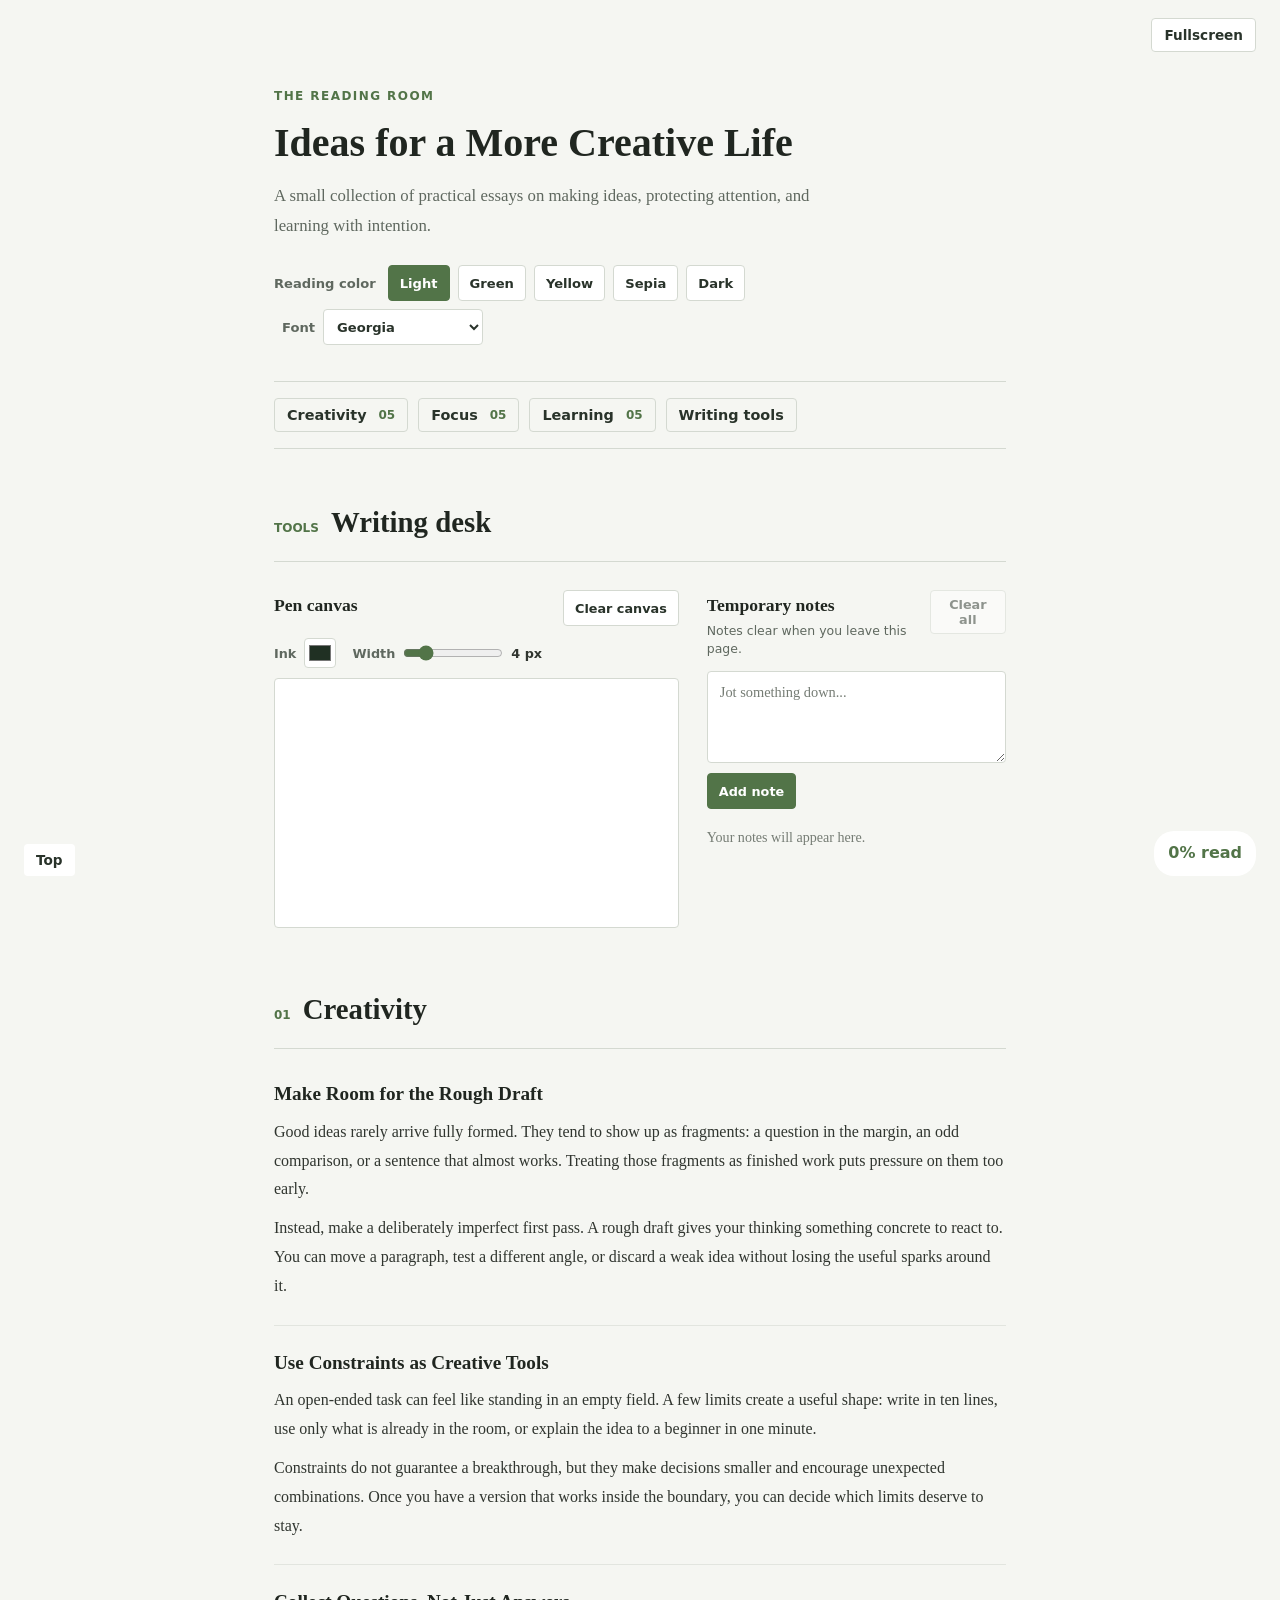
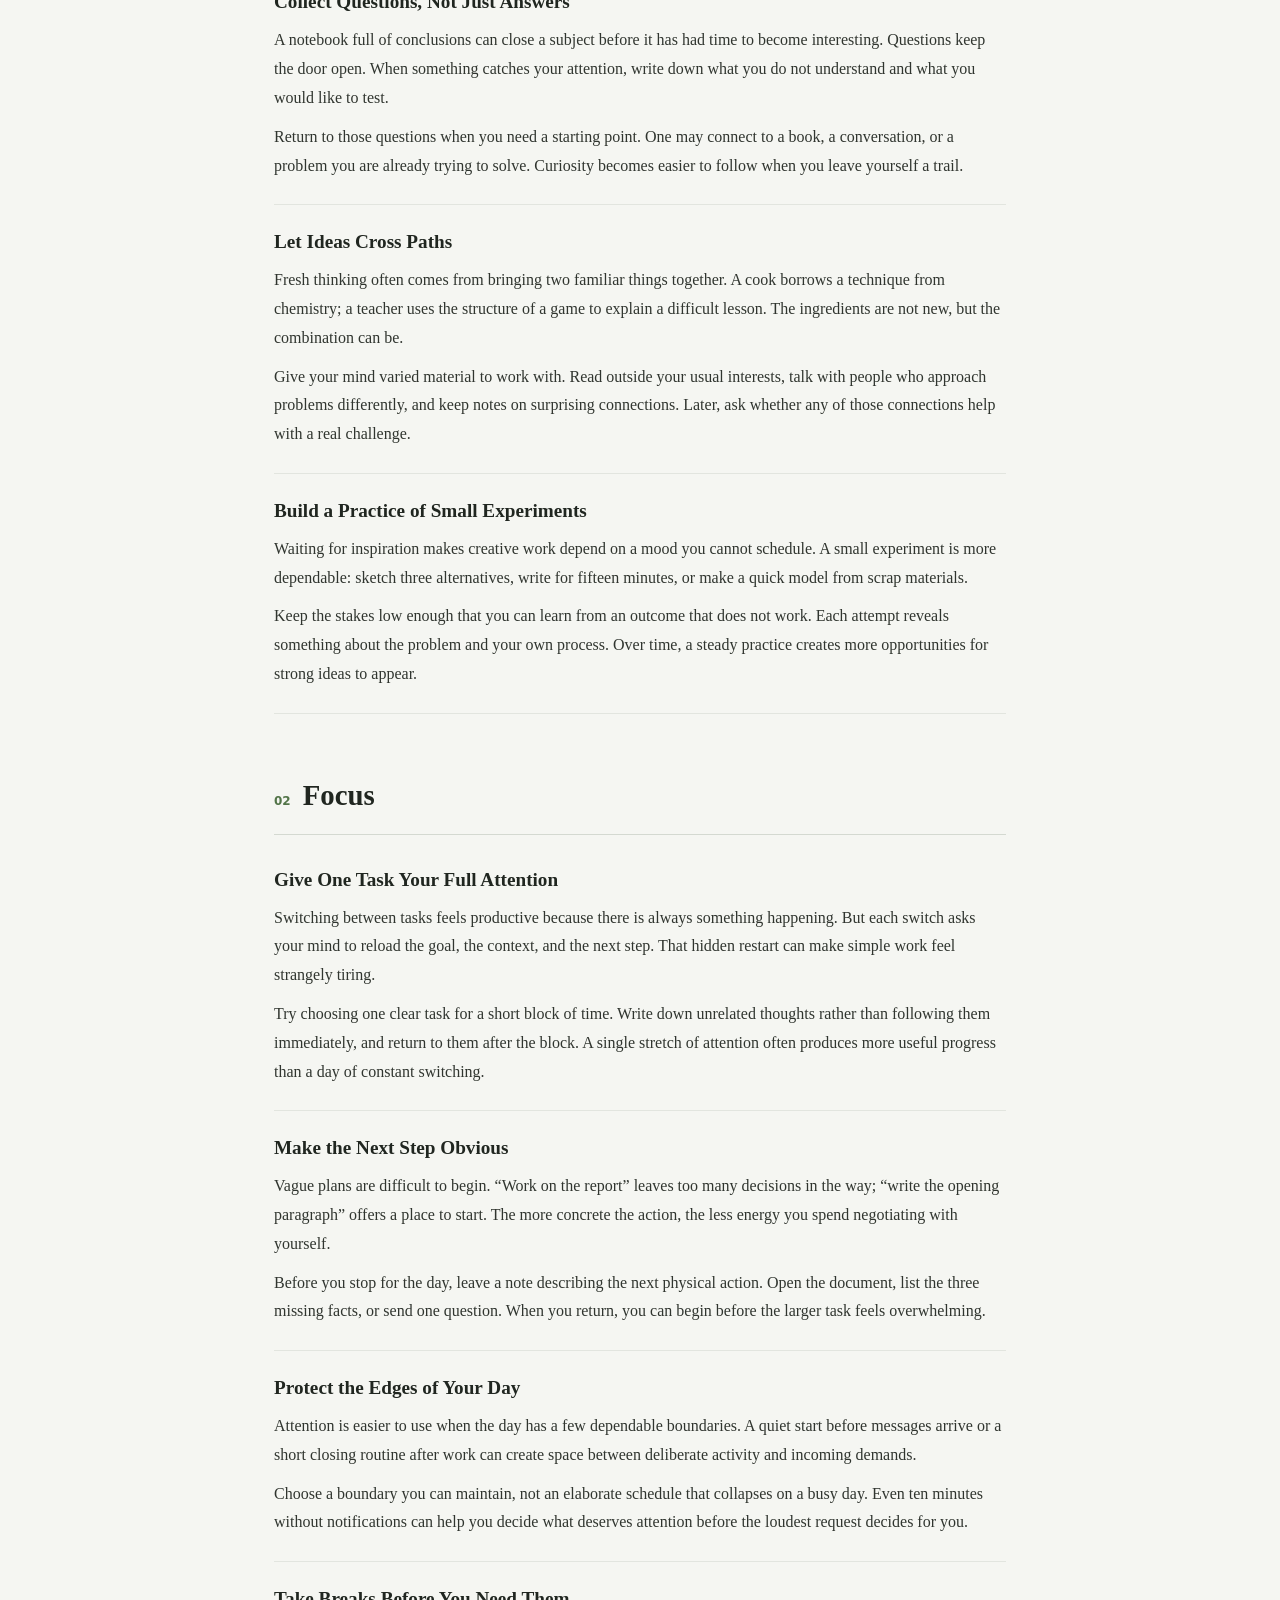
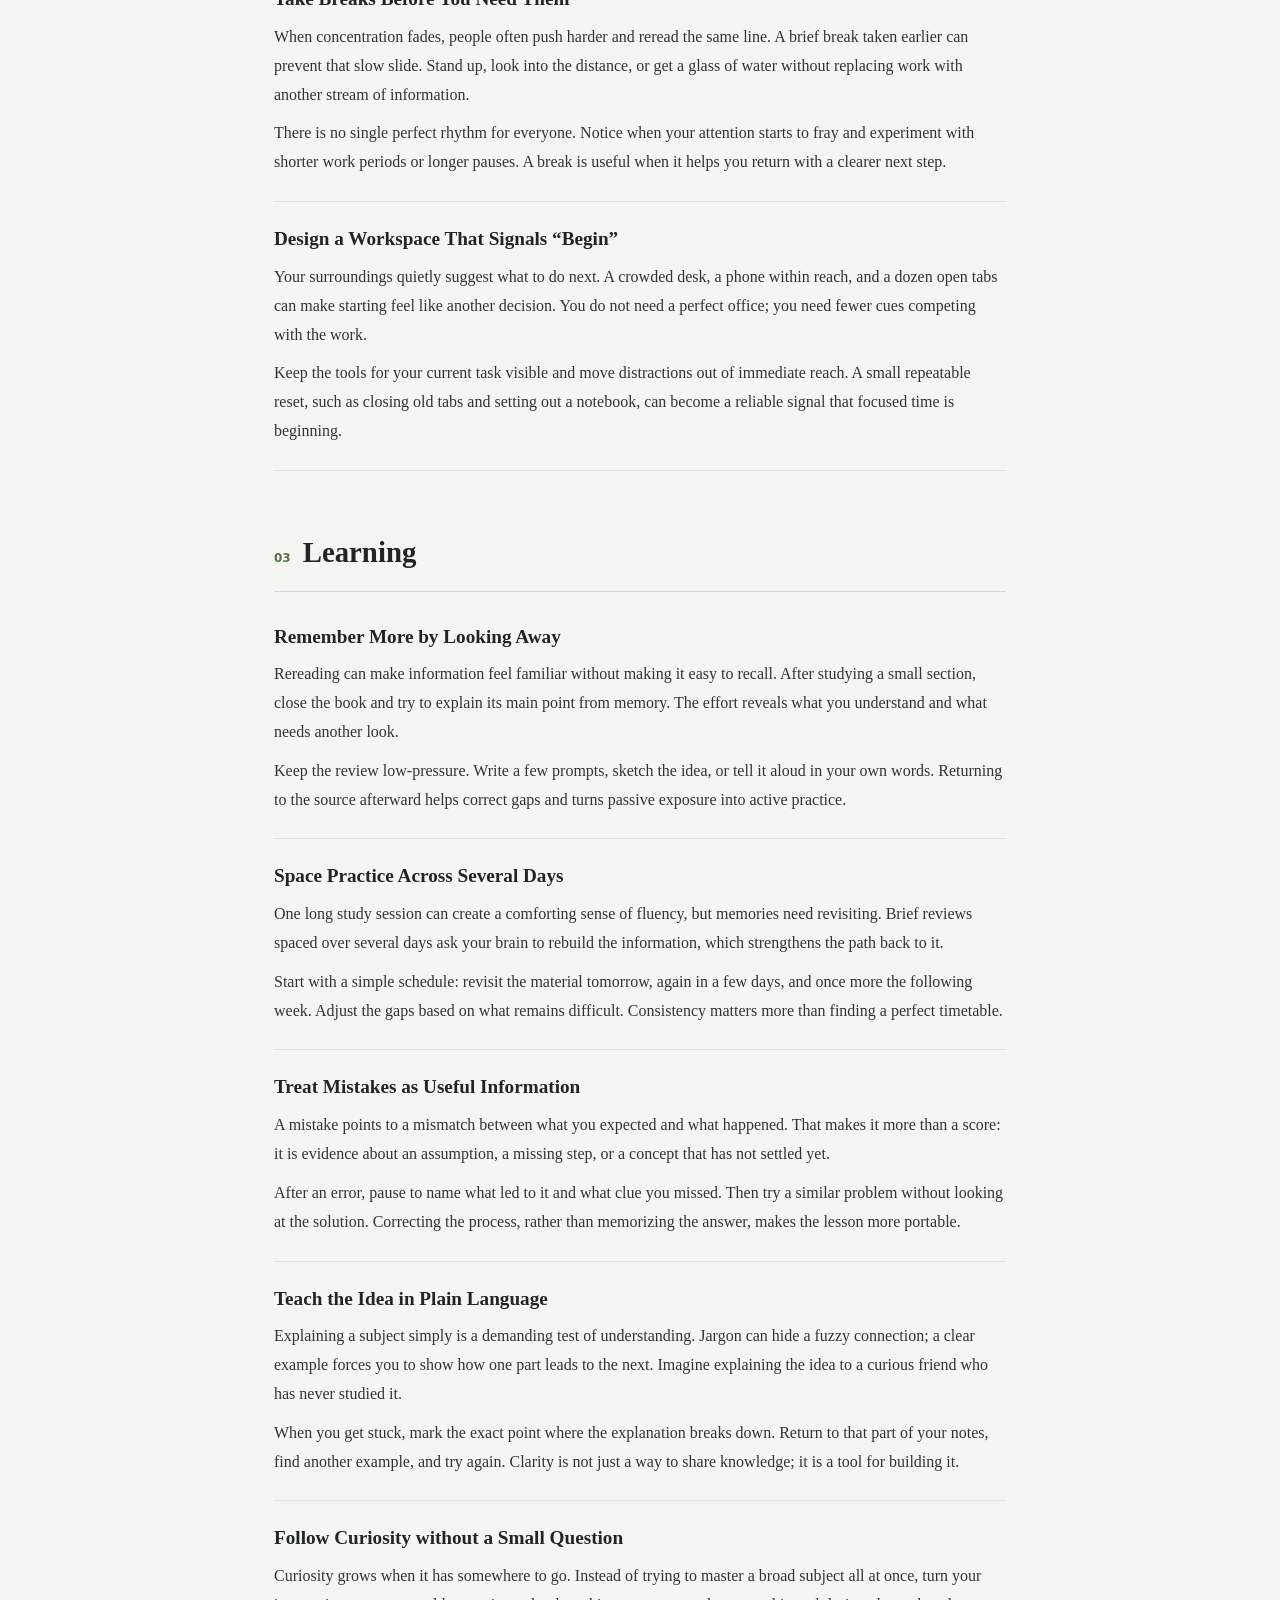
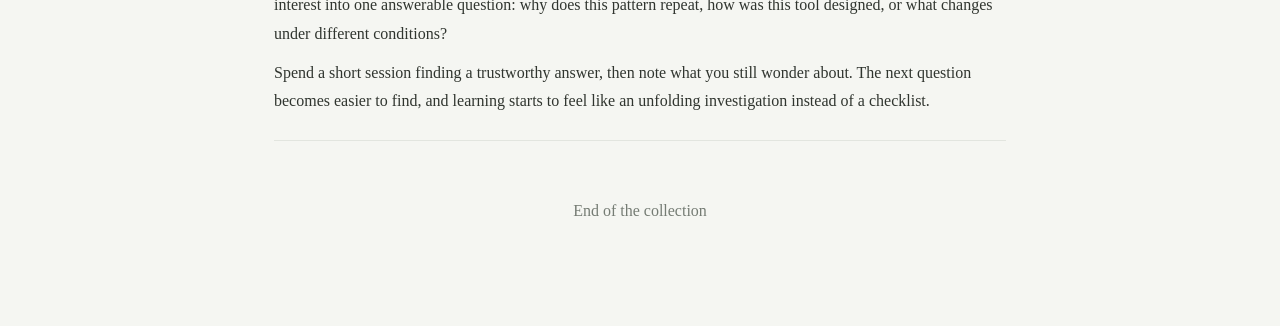
==== commit 2ec1904c: "fons variation" ====
--- a/index.html
+++ b/index.html
@@ -25,6 +25,16 @@
                 <button class="theme-button" type="button" data-theme-choice="green" aria-pressed="false">Green</button>
                 <button class="theme-button" type="button" data-theme-choice="yellow" aria-pressed="false">Yellow</button>
                 <button class="theme-button" type="button" data-theme-choice="sepia" aria-pressed="false">Sepia</button>
+                <button class="theme-button" type="button" data-theme-choice="dark" aria-pressed="false">Dark</button>
+                <label class="font-choice" for="fontChoice">Font
+                    <select id="fontChoice" aria-label="Reading font">
+                        <option value="georgia">Georgia</option>
+                        <option value="arial">Arial</option>
+                        <option value="verdana">Verdana</option>
+                        <option value="trebuchet">Trebuchet MS</option>
+                        <option value="monospace">Monospace</option>
+                    </select>
+                </label>
             </div>
         </header>
 
--- a/style.css
+++ b/style.css
@@ -6,7 +6,8 @@
 }
 
 body {
-    font-family: Georgia, 'Times New Roman', Times, serif;
+    --reading-font: Georgia, 'Times New Roman', Times, serif;
+    font-family: var(--reading-font);
     --page-background: #f5f6f2;
     --page-text: #30352f;
     --heading-color: #202620;
@@ -67,6 +68,36 @@
     --control-text: #493723;
 }
 
+body[data-theme="dark"] {
+    --page-background: #202421;
+    --page-text: #d5dbd5;
+    --heading-color: #f0f3ee;
+    --muted-text: #aeb9ae;
+    --soft-text: #929e92;
+    --line-color: #454e46;
+    --story-line: #363d37;
+    --accent-color: #9bbb88;
+    --accent-hover: #c0daa9;
+    --control-background: #292f2a;
+    --control-text: #e1e8df;
+}
+
+body[data-font="arial"] {
+    --reading-font: Arial, Helvetica, sans-serif;
+}
+
+body[data-font="verdana"] {
+    --reading-font: Verdana, Geneva, sans-serif;
+}
+
+body[data-font="trebuchet"] {
+    --reading-font: 'Trebuchet MS', sans-serif;
+}
+
+body[data-font="monospace"] {
+    --reading-font: 'Courier New', Courier, monospace;
+}
+
 .progress-bar {
     position: fixed;
     top: 0;
@@ -183,6 +214,31 @@
 }
 
 .theme-button:focus-visible {
+    outline: 2px solid var(--accent-color);
+    outline-offset: 3px;
+}
+
+.font-choice {
+    display: inline-flex;
+    align-items: center;
+    gap: 8px;
+    margin-left: 8px;
+    color: var(--muted-text);
+    font: 600 0.82rem system-ui, sans-serif;
+}
+
+.font-choice select {
+    min-height: 36px;
+    max-width: 100%;
+    padding: 6px 28px 6px 9px;
+    border: 1px solid var(--line-color);
+    border-radius: 4px;
+    background: var(--control-background);
+    color: var(--control-text);
+    font: 600 0.82rem system-ui, sans-serif;
+}
+
+.font-choice select:focus-visible {
     outline: 2px solid var(--accent-color);
     outline-offset: 3px;
 }
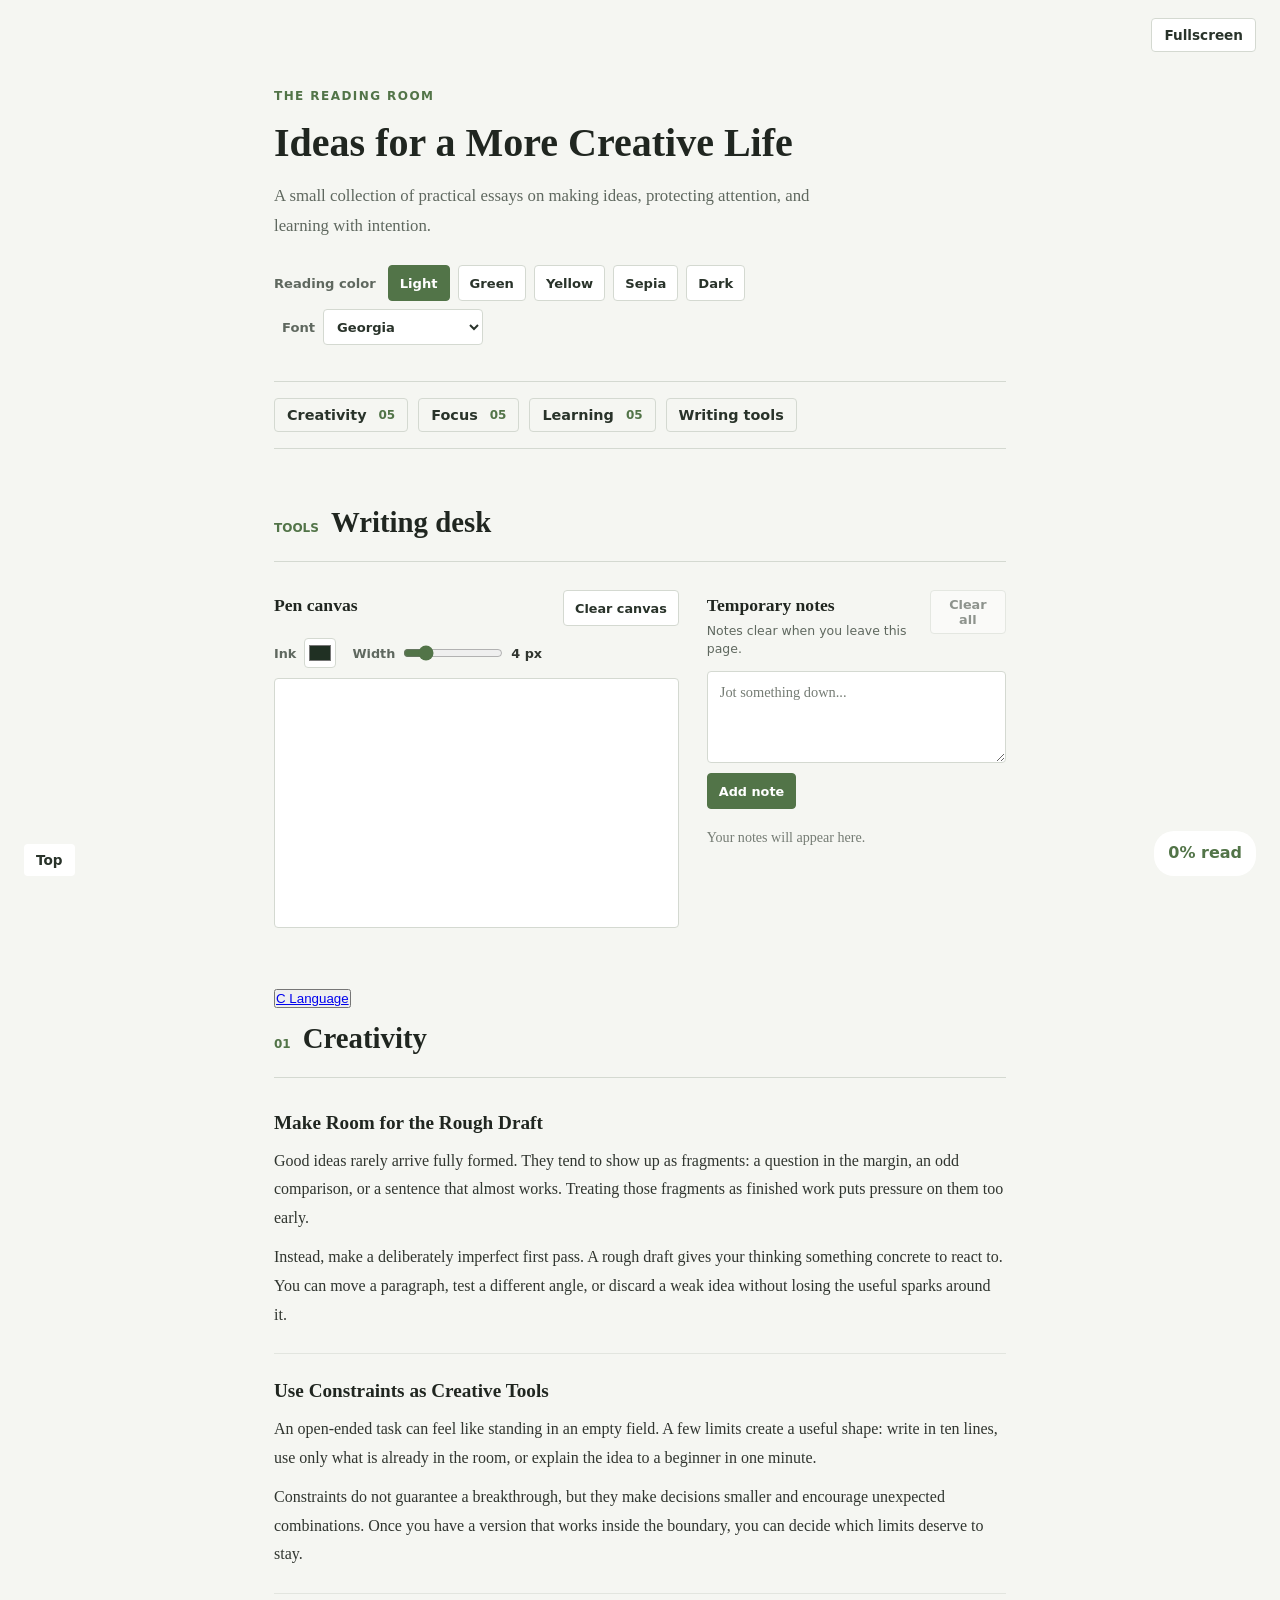
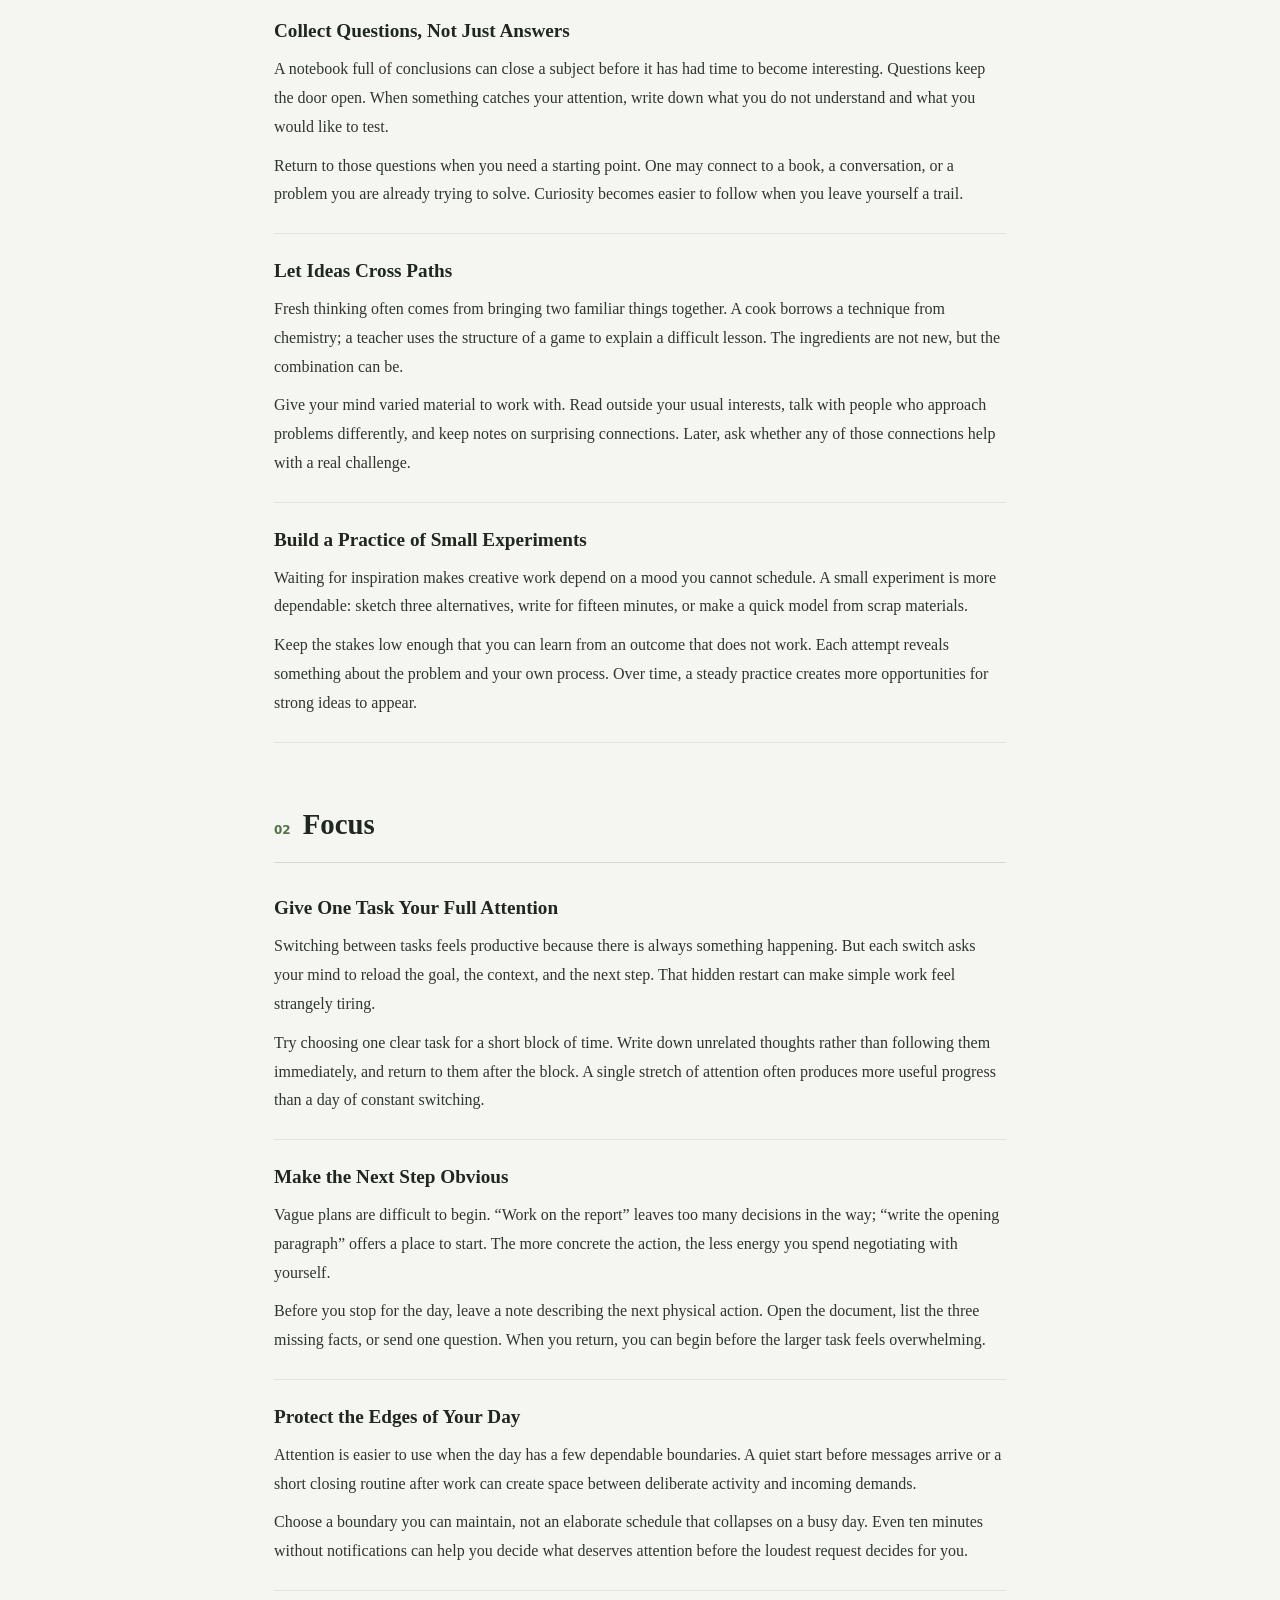
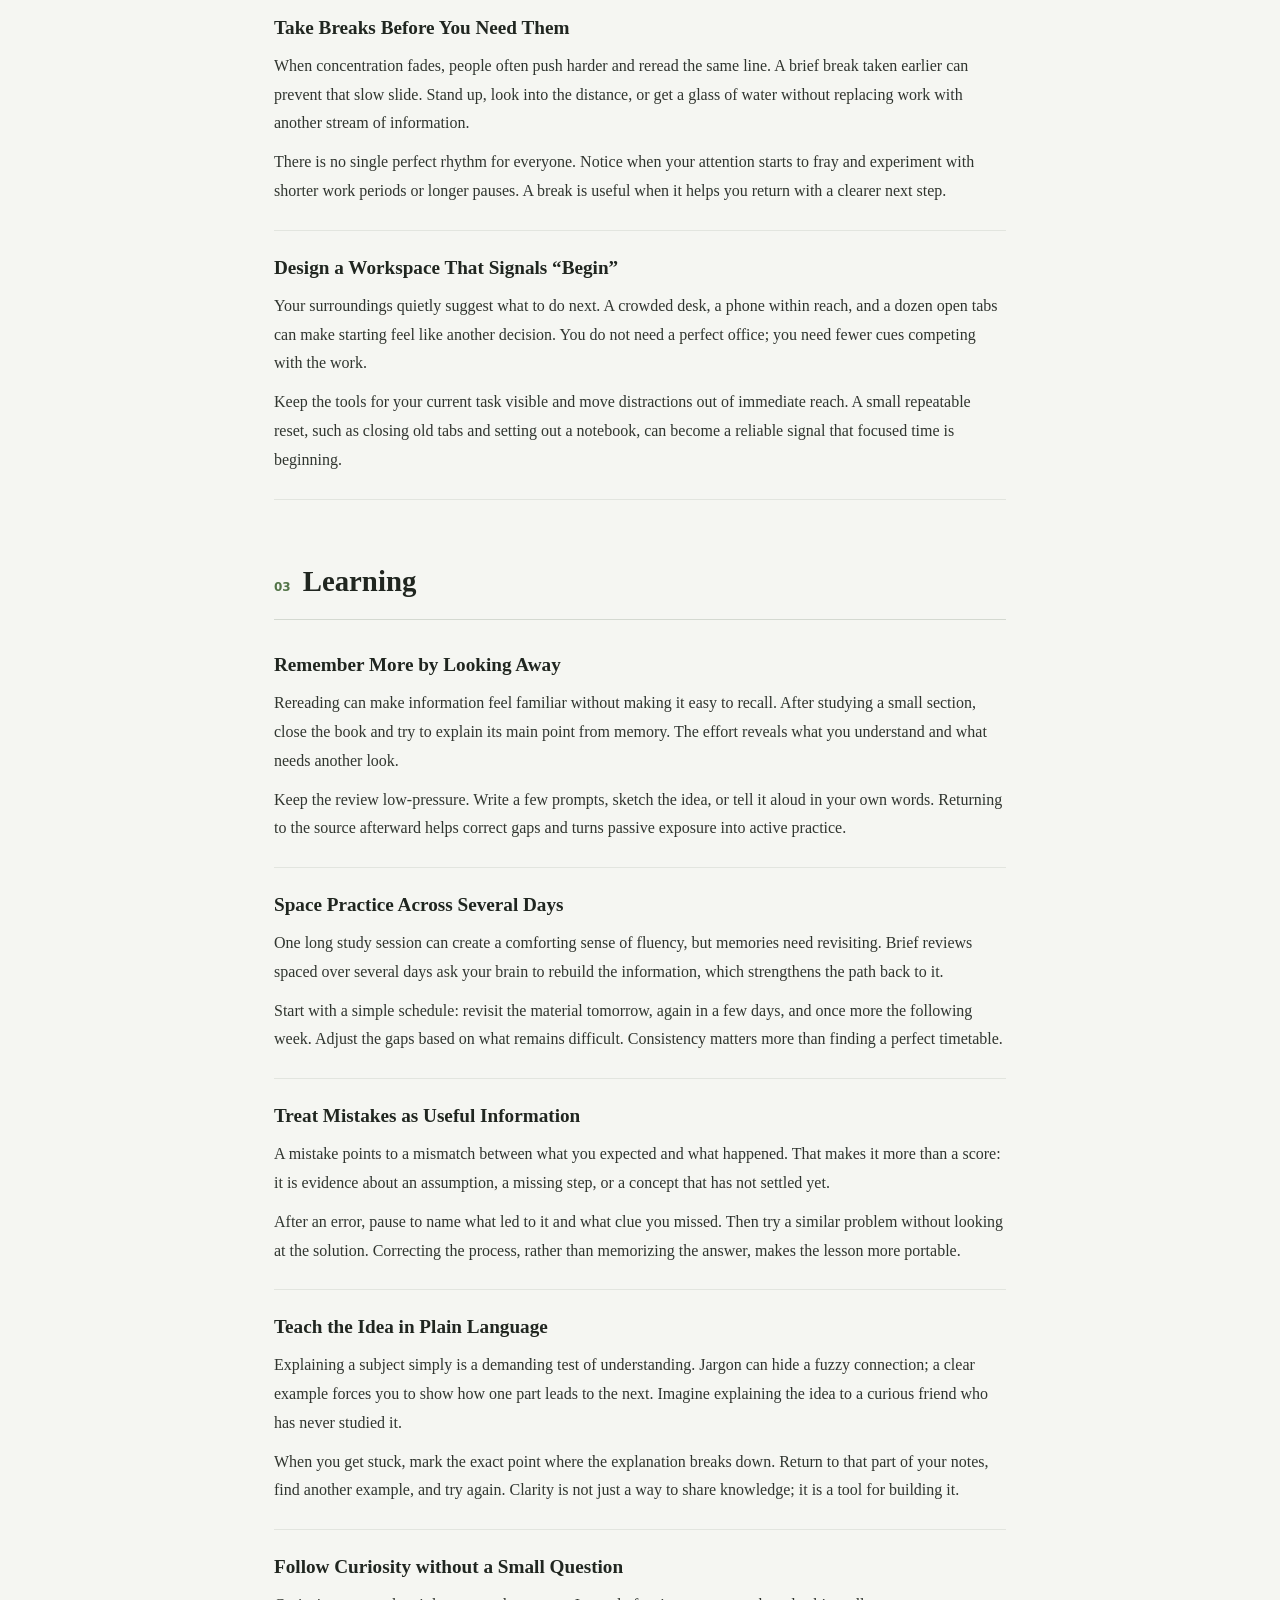
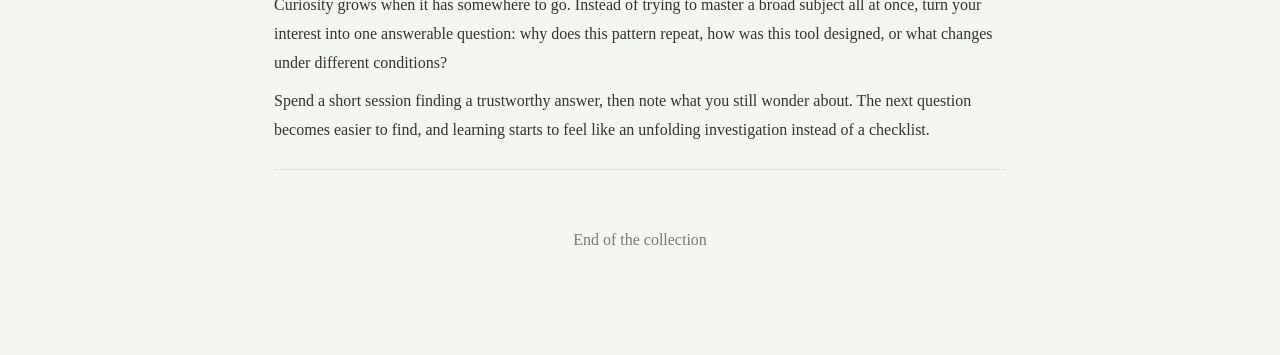
==== commit 0acbc248: "Added a page about C Language" ====
--- a/index.html
+++ b/index.html
@@ -84,6 +84,8 @@
             </div>
         </section>
 
+        <button><a href="clang.html">C Language</a></button>
+
         <section class="category" id="creativity" aria-labelledby="creativity-title">
             <div class="category-heading"><span>01</span><h2 id="creativity-title">Creativity</h2></div>
             <article class="story"><h3>Make Room for the Rough Draft</h3><p>Good ideas rarely arrive fully formed. They tend to show up as fragments: a question in the margin, an odd comparison, or a sentence that almost works. Treating those fragments as finished work puts pressure on them too early.</p><p>Instead, make a deliberately imperfect first pass. A rough draft gives your thinking something concrete to react to. You can move a paragraph, test a different angle, or discard a weak idea without losing the useful sparks around it.</p></article>
--- a/style.css
+++ b/style.css
@@ -69,7 +69,7 @@
 }
 
 body[data-theme="dark"] {
-    --page-background: #202421;
+    --page-background: #4c4343;
     --page-text: #d5dbd5;
     --heading-color: #f0f3ee;
     --muted-text: #aeb9ae;
